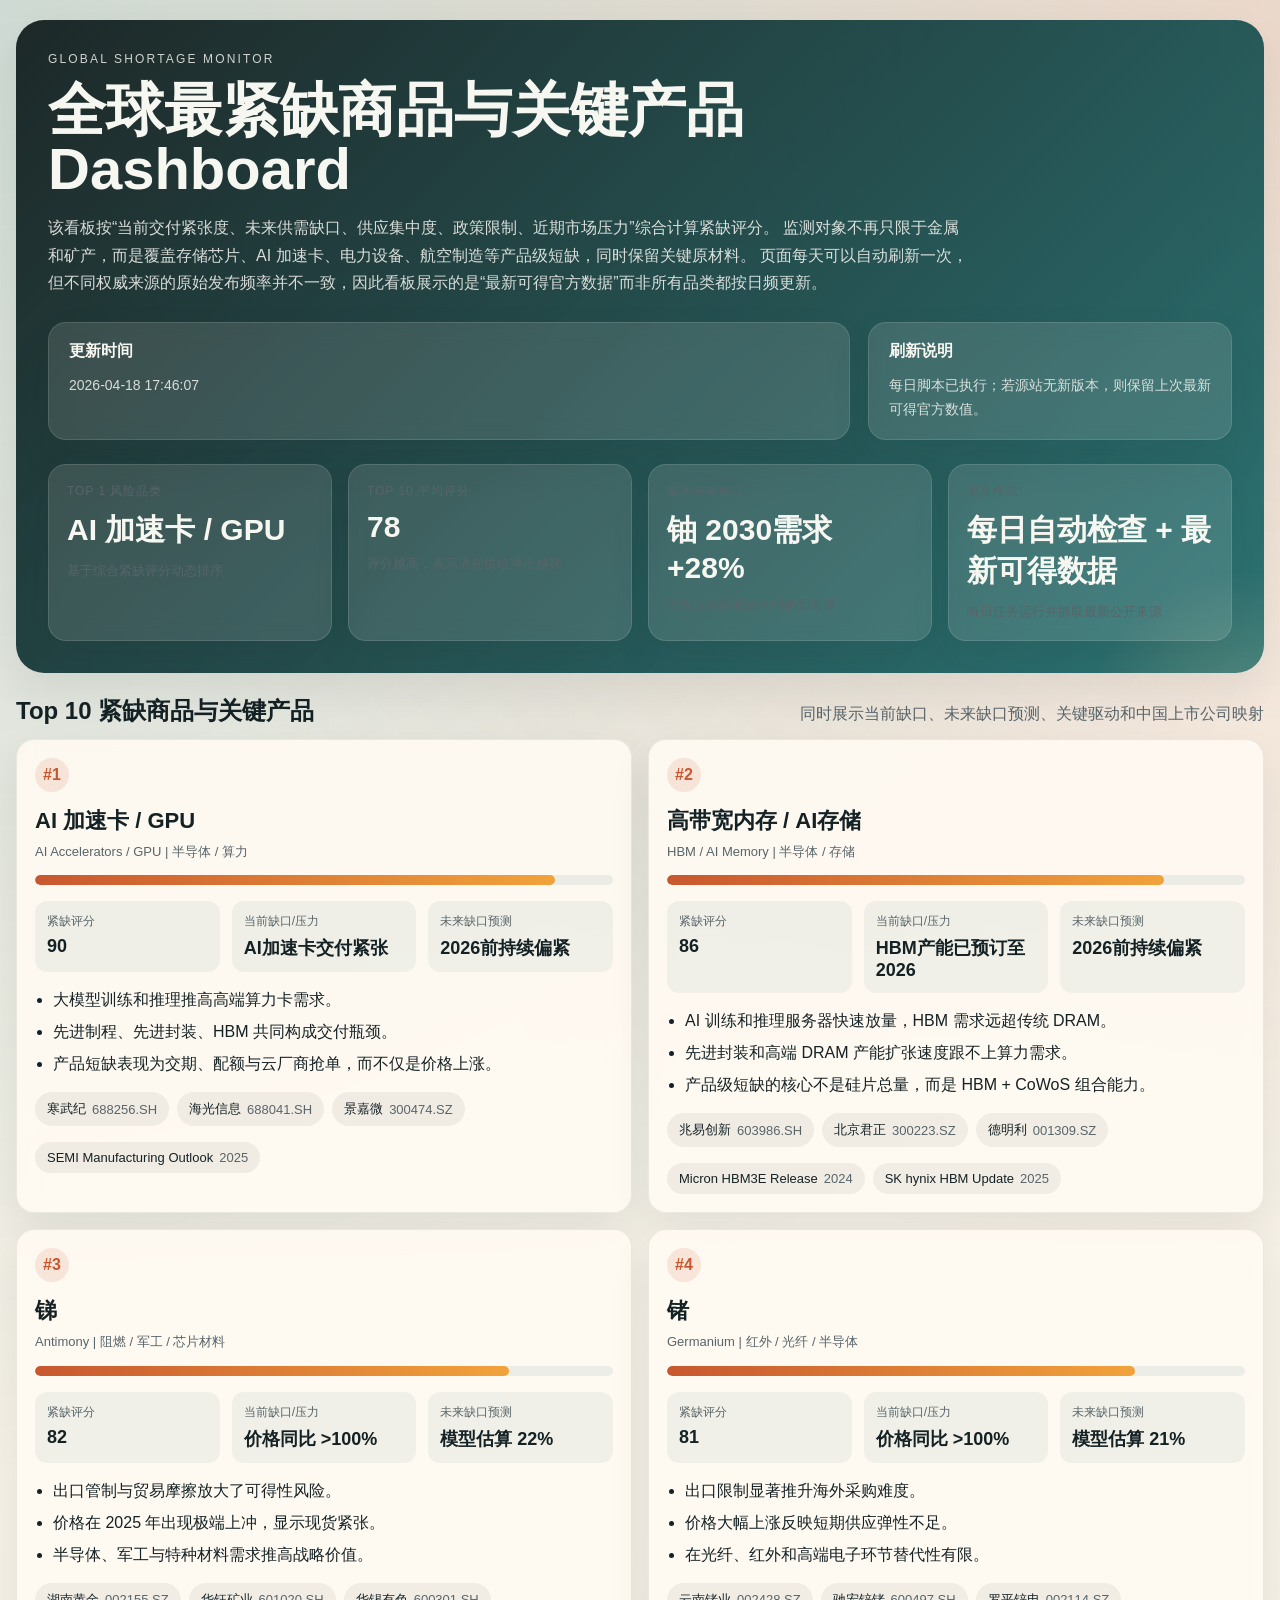
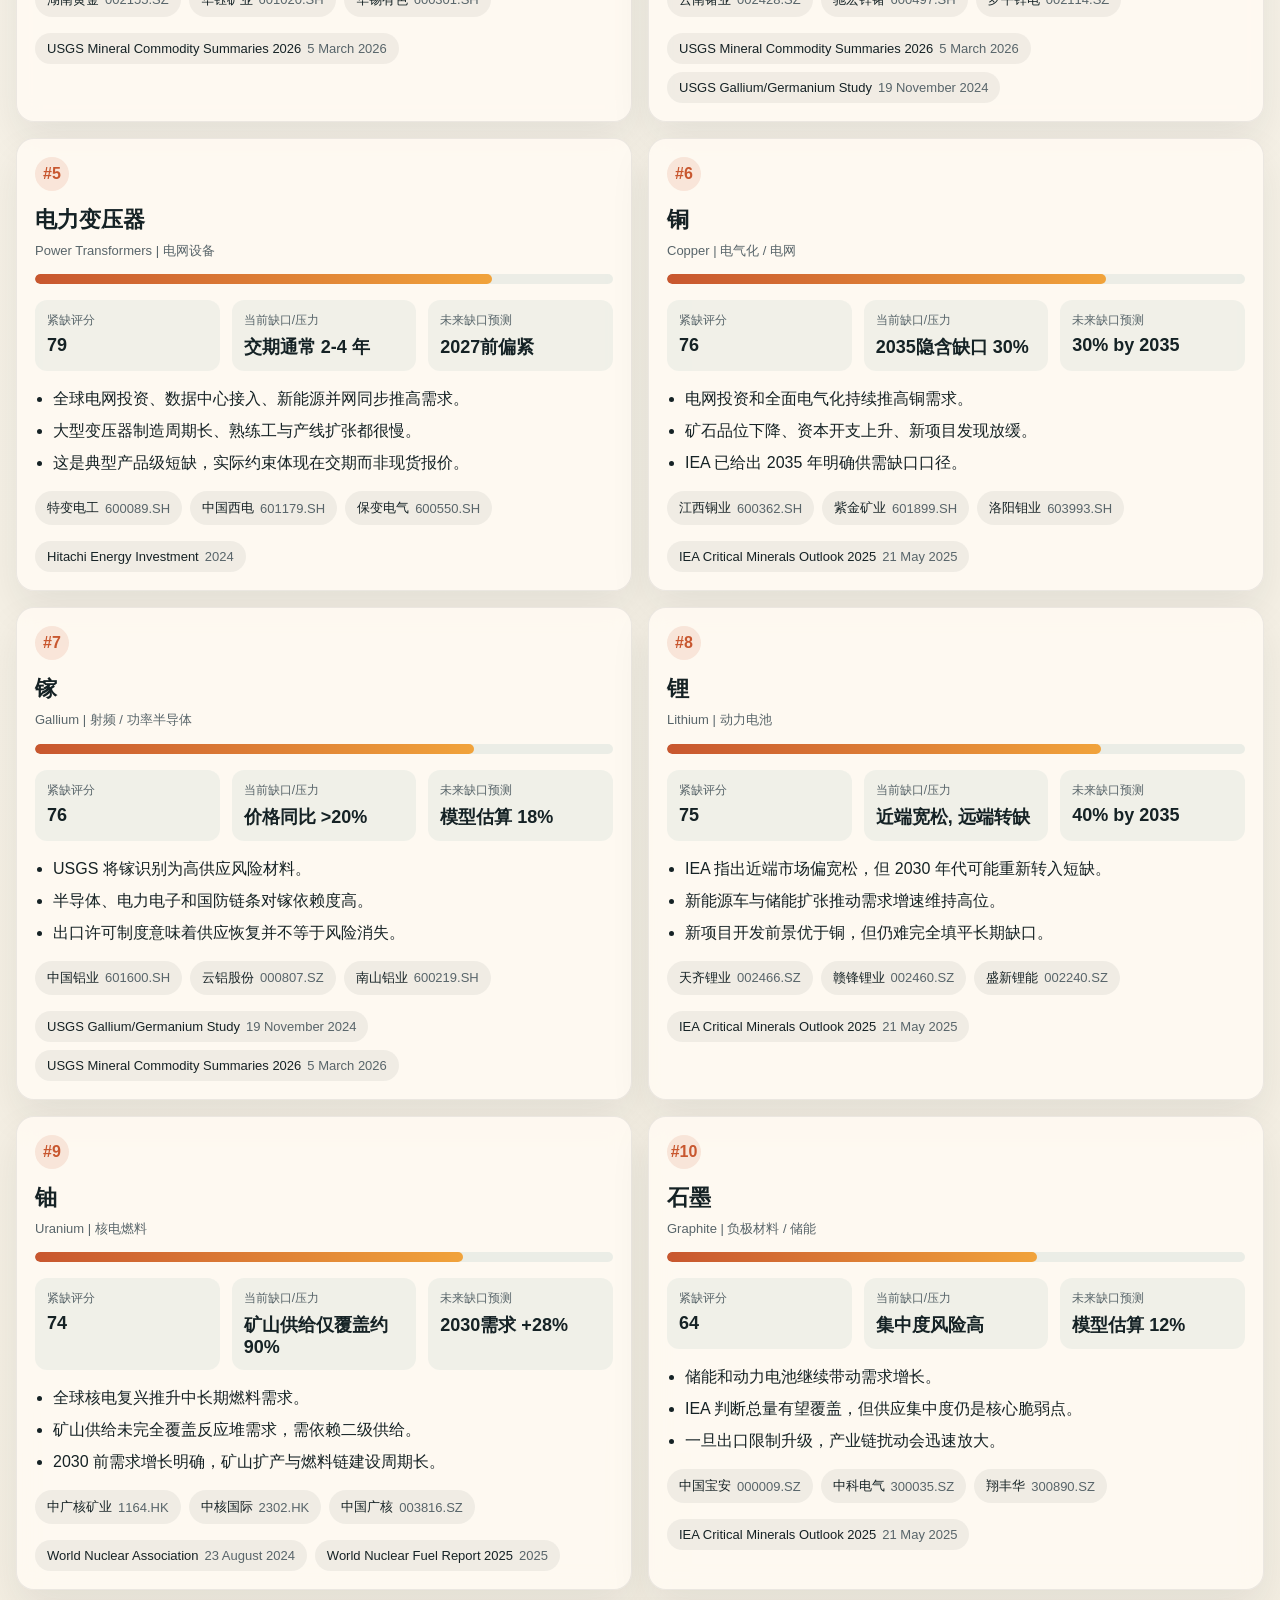
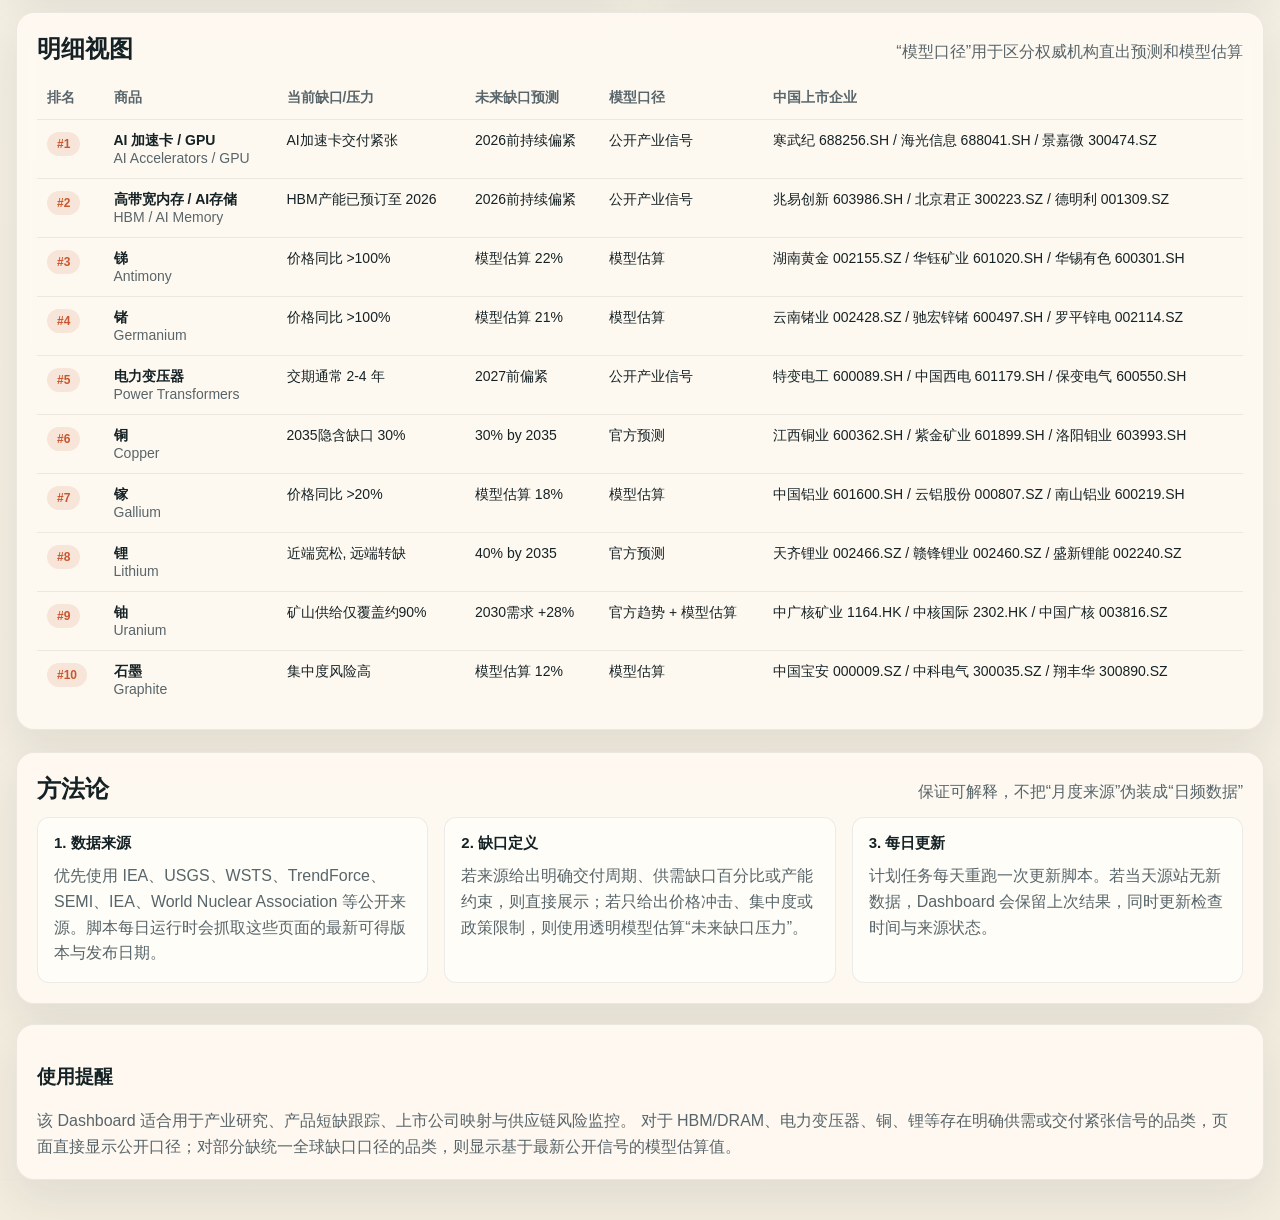
==== dashboard.html @ dd522598 "Add files via upload" ====
<!DOCTYPE html>
<html lang="zh-CN">
  <head>
    <meta charset="UTF-8">
    <meta name="viewport" content="width=device-width, initial-scale=1.0">
    <title>全球紧缺商品与关键产品 Dashboard</title>
    <link rel="stylesheet" href="assets/styles.css">
  </head>
  <body>
    <div class="shell">
      <section class="hero">
        <div class="eyebrow">Global Shortage Monitor</div>
        <h1>全球最紧缺商品与关键产品 Dashboard</h1>
        <p>
          该看板按“当前交付紧张度、未来供需缺口、供应集中度、政策限制、近期市场压力”综合计算紧缺评分。
          监测对象不再只限于金属和矿产，而是覆盖存储芯片、AI 加速卡、电力设备、航空制造等产品级短缺，同时保留关键原材料。
          页面每天可以自动刷新一次，但不同权威来源的原始发布频率并不一致，因此看板展示的是“最新可得官方数据”而非所有品类都按日频更新。
        </p>

        <div class="hero-grid">
          <div class="hero-panel">
            <h3>更新时间</h3>
            <p id="run-date">加载中...</p>
          </div>
          <div class="hero-panel">
            <h3>刷新说明</h3>
            <p id="source-note">加载中...</p>
          </div>
        </div>

        <div class="stats">
          <div class="stat hero-panel">
            <span class="label">Top 1 风险品类</span>
            <span class="value" id="top-risk">--</span>
            <span class="sub">基于综合紧缺评分动态排序</span>
          </div>
          <div class="stat hero-panel">
            <span class="label">Top 10 平均评分</span>
            <span class="value" id="avg-score">--</span>
            <span class="sub">评分越高，表示潜在供给冲击越强</span>
          </div>
          <div class="stat hero-panel">
            <span class="label">最大未来缺口</span>
            <span class="value" id="future-gap">--</span>
            <span class="sub">优先展示权威机构明确预测值</span>
          </div>
          <div class="stat hero-panel">
            <span class="label">更新模式</span>
            <span class="value" id="update-mode">--</span>
            <span class="sub">每日任务运行并抓取最新公开来源</span>
          </div>
        </div>
      </section>

      <section class="section">
        <div class="section-header">
          <h2>Top 10 紧缺商品与关键产品</h2>
          <p>同时展示当前缺口、未来缺口预测、关键驱动和中国上市公司映射</p>
        </div>
        <div id="ranking-grid" class="ranking-grid"></div>
      </section>

      <section class="section">
        <div class="table-card">
          <div class="section-header">
            <h2>明细视图</h2>
            <p>“模型口径”用于区分权威机构直出预测和模型估算</p>
          </div>
          <table>
            <thead>
              <tr>
                <th>排名</th>
                <th>商品</th>
                <th>当前缺口/压力</th>
                <th>未来缺口预测</th>
                <th>模型口径</th>
                <th>中国上市企业</th>
              </tr>
            </thead>
            <tbody id="detail-table-body"></tbody>
          </table>
        </div>
      </section>

      <section class="section">
        <div class="method-card">
          <div class="section-header">
            <h2>方法论</h2>
            <p>保证可解释，不把“月度来源”伪装成“日频数据”</p>
          </div>
          <div class="method-grid">
            <div class="method-block">
              <h4>1. 数据来源</h4>
              <p>优先使用 IEA、USGS、WSTS、TrendForce、SEMI、IEA、World Nuclear Association 等公开来源。脚本每日运行时会抓取这些页面的最新可得版本与发布日期。</p>
            </div>
            <div class="method-block">
              <h4>2. 缺口定义</h4>
              <p>若来源给出明确交付周期、供需缺口百分比或产能约束，则直接展示；若只给出价格冲击、集中度或政策限制，则使用透明模型估算“未来缺口压力”。</p>
            </div>
            <div class="method-block">
              <h4>3. 每日更新</h4>
              <p>计划任务每天重跑一次更新脚本。若当天源站无新数据，Dashboard 会保留上次结果，同时更新检查时间与来源状态。</p>
            </div>
          </div>
        </div>
      </section>

      <section class="footer-note">
        <h3>使用提醒</h3>
        <p>
          该 Dashboard 适合用于产业研究、产品短缺跟踪、上市公司映射与供应链风险监控。
          对于 HBM/DRAM、电力变压器、铜、锂等存在明确供需或交付紧张信号的品类，页面直接显示公开口径；对部分缺统一全球缺口口径的品类，则显示基于最新公开信号的模型估算值。
        </p>
      </section>
    </div>

    <script id="dashboard-data" type="application/json">{"meta": {"generated_at_local": "2026-04-18 17:46:07", "refresh_note": "每日脚本已执行；若源站无新版本，则保留上次最新可得官方数值。", "mode_label": "每日自动检查 + 最新可得数据"}, "summary": {"top_risk_name": "AI 加速卡 / GPU", "average_score": 78, "max_future_gap": "铀 2030需求 +28%"}, "items": [{"key": "gpu_ai", "name_cn": "AI 加速卡 / GPU", "name_en": "AI Accelerators / GPU", "category": "半导体 / 算力", "current_gap_display": "AI加速卡交付紧张", "future_gap_display": "2026前持续偏紧", "shortage_score": 90, "score_model": "公开产业信号", "key_drivers": ["大模型训练和推理推高高端算力卡需求。", "先进制程、先进封装、HBM 共同构成交付瓶颈。", "产品短缺表现为交期、配额与云厂商抢单，而不仅是价格上涨。"], "sources": [{"label": "SEMI Manufacturing Outlook", "url": "https://www.semi.org/en/news-media-press-releases/global-semiconductor-manufacturing-industry-sees-investment-growth", "date": "2025"}], "china_listed_companies": [{"name": "寒武纪", "ticker": "688256.SH"}, {"name": "海光信息", "ticker": "688041.SH"}, {"name": "景嘉微", "ticker": "300474.SZ"}]}, {"key": "memory_hbm", "name_cn": "高带宽内存 / AI存储", "name_en": "HBM / AI Memory", "category": "半导体 / 存储", "current_gap_display": "HBM产能已预订至 2026", "future_gap_display": "2026前持续偏紧", "shortage_score": 86, "score_model": "公开产业信号", "key_drivers": ["AI 训练和推理服务器快速放量，HBM 需求远超传统 DRAM。", "先进封装和高端 DRAM 产能扩张速度跟不上算力需求。", "产品级短缺的核心不是硅片总量，而是 HBM + CoWoS 组合能力。"], "sources": [{"label": "Micron HBM3E Release", "url": "https://investors.micron.com/news-releases/news-release-details/micron-begins-volume-production-industrys-first-hbm3e-memory", "date": "2024"}, {"label": "SK hynix HBM Update", "url": "https://news.skhynix.com/sk-hynix-begins-mass-production-of-worlds-first-hbm4-12-layer-samples/", "date": "2025"}], "china_listed_companies": [{"name": "兆易创新", "ticker": "603986.SH"}, {"name": "北京君正", "ticker": "300223.SZ"}, {"name": "德明利", "ticker": "001309.SZ"}]}, {"key": "antimony", "name_cn": "锑", "name_en": "Antimony", "category": "阻燃 / 军工 / 芯片材料", "current_gap_display": "价格同比 >100%", "future_gap_display": "模型估算 22%", "shortage_score": 82, "score_model": "模型估算", "key_drivers": ["出口管制与贸易摩擦放大了可得性风险。", "价格在 2025 年出现极端上冲，显示现货紧张。", "半导体、军工与特种材料需求推高战略价值。"], "sources": [{"label": "USGS Mineral Commodity Summaries 2026", "url": "https://pubs.usgs.gov/periodicals/mcs2026/mcs2026.pdf", "date": "5 March 2026"}], "china_listed_companies": [{"name": "湖南黄金", "ticker": "002155.SZ"}, {"name": "华钰矿业", "ticker": "601020.SH"}, {"name": "华锡有色", "ticker": "600301.SH"}]}, {"key": "germanium", "name_cn": "锗", "name_en": "Germanium", "category": "红外 / 光纤 / 半导体", "current_gap_display": "价格同比 >100%", "future_gap_display": "模型估算 21%", "shortage_score": 81, "score_model": "模型估算", "key_drivers": ["出口限制显著推升海外采购难度。", "价格大幅上涨反映短期供应弹性不足。", "在光纤、红外和高端电子环节替代性有限。"], "sources": [{"label": "USGS Mineral Commodity Summaries 2026", "url": "https://pubs.usgs.gov/periodicals/mcs2026/mcs2026.pdf", "date": "5 March 2026"}, {"label": "USGS Gallium/Germanium Study", "url": "https://www.usgs.gov/news/national-news-release/usgs-critical-minerals-study-bans-gallium-and-germanium-exports-could", "date": "19 November 2024"}], "china_listed_companies": [{"name": "云南锗业", "ticker": "002428.SZ"}, {"name": "驰宏锌锗", "ticker": "600497.SH"}, {"name": "罗平锌电", "ticker": "002114.SZ"}]}, {"key": "power_transformer", "name_cn": "电力变压器", "name_en": "Power Transformers", "category": "电网设备", "current_gap_display": "交期通常 2-4 年", "future_gap_display": "2027前偏紧", "shortage_score": 79, "score_model": "公开产业信号", "key_drivers": ["全球电网投资、数据中心接入、新能源并网同步推高需求。", "大型变压器制造周期长、熟练工与产线扩张都很慢。", "这是典型产品级短缺，实际约束体现在交期而非现货报价。"], "sources": [{"label": "Hitachi Energy Investment", "url": "https://www.hitachienergy.com/us/en/news-and-events/press-releases/2024/06/hitachi-energy-invests-additional-155-million-usd", "date": "2024"}], "china_listed_companies": [{"name": "特变电工", "ticker": "600089.SH"}, {"name": "中国西电", "ticker": "601179.SH"}, {"name": "保变电气", "ticker": "600550.SH"}]}, {"key": "copper", "name_cn": "铜", "name_en": "Copper", "category": "电气化 / 电网", "current_gap_display": "2035隐含缺口 30%", "future_gap_display": "30% by 2035", "shortage_score": 76, "score_model": "官方预测", "key_drivers": ["电网投资和全面电气化持续推高铜需求。", "矿石品位下降、资本开支上升、新项目发现放缓。", "IEA 已给出 2035 年明确供需缺口口径。"], "sources": [{"label": "IEA Critical Minerals Outlook 2025", "url": "https://www.iea.org/reports/global-critical-minerals-outlook-2025/overview-of-outlook-for-key-minerals", "date": "21 May 2025"}], "china_listed_companies": [{"name": "江西铜业", "ticker": "600362.SH"}, {"name": "紫金矿业", "ticker": "601899.SH"}, {"name": "洛阳钼业", "ticker": "603993.SH"}]}, {"key": "gallium", "name_cn": "镓", "name_en": "Gallium", "category": "射频 / 功率半导体", "current_gap_display": "价格同比 >20%", "future_gap_display": "模型估算 18%", "shortage_score": 76, "score_model": "模型估算", "key_drivers": ["USGS 将镓识别为高供应风险材料。", "半导体、电力电子和国防链条对镓依赖度高。", "出口许可制度意味着供应恢复并不等于风险消失。"], "sources": [{"label": "USGS Gallium/Germanium Study", "url": "https://www.usgs.gov/news/national-news-release/usgs-critical-minerals-study-bans-gallium-and-germanium-exports-could", "date": "19 November 2024"}, {"label": "USGS Mineral Commodity Summaries 2026", "url": "https://pubs.usgs.gov/periodicals/mcs2026/mcs2026.pdf", "date": "5 March 2026"}], "china_listed_companies": [{"name": "中国铝业", "ticker": "601600.SH"}, {"name": "云铝股份", "ticker": "000807.SZ"}, {"name": "南山铝业", "ticker": "600219.SH"}]}, {"key": "lithium", "name_cn": "锂", "name_en": "Lithium", "category": "动力电池", "current_gap_display": "近端宽松, 远端转缺", "future_gap_display": "40% by 2035", "shortage_score": 75, "score_model": "官方预测", "key_drivers": ["IEA 指出近端市场偏宽松，但 2030 年代可能重新转入短缺。", "新能源车与储能扩张推动需求增速维持高位。", "新项目开发前景优于铜，但仍难完全填平长期缺口。"], "sources": [{"label": "IEA Critical Minerals Outlook 2025", "url": "https://www.iea.org/reports/global-critical-minerals-outlook-2025/executive-summary", "date": "21 May 2025"}], "china_listed_companies": [{"name": "天齐锂业", "ticker": "002466.SZ"}, {"name": "赣锋锂业", "ticker": "002460.SZ"}, {"name": "盛新锂能", "ticker": "002240.SZ"}]}, {"key": "uranium", "name_cn": "铀", "name_en": "Uranium", "category": "核电燃料", "current_gap_display": "矿山供给仅覆盖约90%", "future_gap_display": "2030需求 +28%", "shortage_score": 74, "score_model": "官方趋势 + 模型估算", "key_drivers": ["全球核电复兴推升中长期燃料需求。", "矿山供给未完全覆盖反应堆需求，需依赖二级供给。", "2030 前需求增长明确，矿山扩产与燃料链建设周期长。"], "sources": [{"label": "World Nuclear Association", "url": "https://world-nuclear.org/information-library/Nuclear-Fuel-Cycle/Uranium-Resources/Uranium-Markets", "date": "23 August 2024"}, {"label": "World Nuclear Fuel Report 2025", "url": "https://world-nuclear.org/our-association/publications/global-trends-reports/world-nuclear-fuel-report-2025", "date": "2025"}], "china_listed_companies": [{"name": "中广核矿业", "ticker": "1164.HK"}, {"name": "中核国际", "ticker": "2302.HK"}, {"name": "中国广核", "ticker": "003816.SZ"}]}, {"key": "graphite", "name_cn": "石墨", "name_en": "Graphite", "category": "负极材料 / 储能", "current_gap_display": "集中度风险高", "future_gap_display": "模型估算 12%", "shortage_score": 64, "score_model": "模型估算", "key_drivers": ["储能和动力电池继续带动需求增长。", "IEA 判断总量有望覆盖，但供应集中度仍是核心脆弱点。", "一旦出口限制升级，产业链扰动会迅速放大。"], "sources": [{"label": "IEA Critical Minerals Outlook 2025", "url": "https://www.iea.org/reports/global-critical-minerals-outlook-2025/executive-summary", "date": "21 May 2025"}], "china_listed_companies": [{"name": "中国宝安", "ticker": "000009.SZ"}, {"name": "中科电气", "ticker": "300035.SZ"}, {"name": "翔丰华", "ticker": "300890.SZ"}]}]}</script>
    <script src="assets/app.js"></script>
  </body>
</html>
---- assets/styles.css ----
:root {
  --bg: #f5efe3;
  --surface: rgba(255, 250, 242, 0.9);
  --surface-strong: #fffdf7;
  --surface-dark: #162020;
  --text: #152225;
  --muted: #58656a;
  --accent: #c8572f;
  --accent-soft: rgba(200, 87, 47, 0.12);
  --accent-alt: #116466;
  --border: rgba(21, 34, 37, 0.08);
  --shadow: 0 18px 40px rgba(21, 34, 37, 0.08);
  --radius-lg: 28px;
  --radius-md: 18px;
  --radius-sm: 12px;
}

* {
  box-sizing: border-box;
}

html,
body {
  margin: 0;
  padding: 0;
  font-family: "Segoe UI", "PingFang SC", "Noto Sans SC", sans-serif;
  color: var(--text);
  background:
    radial-gradient(circle at top left, rgba(17, 100, 102, 0.18), transparent 32%),
    radial-gradient(circle at top right, rgba(200, 87, 47, 0.16), transparent 28%),
    linear-gradient(180deg, #f8f4eb 0%, #f2ecdf 100%);
}

body {
  min-height: 100vh;
}

.shell {
  width: min(1440px, calc(100vw - 32px));
  margin: 20px auto 40px;
}

.hero {
  padding: 32px;
  border-radius: var(--radius-lg);
  background:
    linear-gradient(135deg, rgba(22, 32, 32, 0.96), rgba(17, 100, 102, 0.88)),
    linear-gradient(135deg, rgba(255, 255, 255, 0.08), rgba(255, 255, 255, 0));
  color: #f7f7f2;
  box-shadow: var(--shadow);
  position: relative;
  overflow: hidden;
}

.hero::after {
  content: "";
  position: absolute;
  inset: auto -12% -35% auto;
  width: 340px;
  height: 340px;
  background: radial-gradient(circle, rgba(255, 222, 164, 0.22), transparent 68%);
  pointer-events: none;
}

.eyebrow {
  letter-spacing: 0.18em;
  text-transform: uppercase;
  font-size: 12px;
  opacity: 0.82;
  margin-bottom: 14px;
}

.hero h1 {
  margin: 0;
  font-size: clamp(34px, 5vw, 58px);
  line-height: 1.02;
  max-width: 920px;
}

.hero p {
  max-width: 920px;
  margin: 16px 0 0;
  color: rgba(247, 247, 242, 0.86);
  line-height: 1.7;
}

.hero-grid {
  display: grid;
  grid-template-columns: 2.2fr 1fr;
  gap: 18px;
  margin-top: 26px;
}

.hero-panel,
.card,
.table-card,
.method-card,
.footer-note {
  background: var(--surface);
  border: 1px solid var(--border);
  border-radius: var(--radius-md);
  box-shadow: var(--shadow);
  backdrop-filter: blur(10px);
}

.hero-panel {
  padding: 18px 20px;
  background: rgba(255, 250, 242, 0.12);
  border-color: rgba(255, 255, 255, 0.12);
}

.hero-panel h3,
.card h3,
.table-card h3,
.method-card h3 {
  margin: 0 0 12px;
  font-size: 16px;
}

.hero-panel p {
  margin: 0;
  font-size: 14px;
  color: rgba(247, 247, 242, 0.84);
}

.stats {
  display: grid;
  grid-template-columns: repeat(4, minmax(0, 1fr));
  gap: 16px;
  margin-top: 24px;
}

.stat {
  padding: 18px;
}

.stat .label {
  display: block;
  font-size: 12px;
  letter-spacing: 0.08em;
  text-transform: uppercase;
  color: var(--muted);
}

.stat .value {
  display: block;
  font-size: 30px;
  font-weight: 700;
  margin-top: 10px;
}

.stat .sub {
  display: block;
  margin-top: 10px;
  color: var(--muted);
  line-height: 1.5;
  font-size: 13px;
}

.section {
  margin-top: 22px;
}

.section-header {
  display: flex;
  align-items: baseline;
  justify-content: space-between;
  gap: 20px;
  margin-bottom: 12px;
}

.section-header h2 {
  margin: 0;
  font-size: 24px;
}

.section-header p {
  margin: 0;
  color: var(--muted);
}

.ranking-grid {
  display: grid;
  grid-template-columns: repeat(2, minmax(0, 1fr));
  gap: 16px;
}

.card {
  padding: 18px;
}

.rank {
  display: inline-flex;
  align-items: center;
  justify-content: center;
  width: 34px;
  height: 34px;
  border-radius: 999px;
  background: var(--accent-soft);
  color: var(--accent);
  font-weight: 700;
}

.commodity-name {
  font-size: 22px;
  font-weight: 700;
  margin: 14px 0 6px;
}

.commodity-meta {
  color: var(--muted);
  font-size: 13px;
  line-height: 1.5;
}

.score-bar {
  margin-top: 14px;
  border-radius: 999px;
  background: rgba(17, 100, 102, 0.08);
  overflow: hidden;
  height: 10px;
}

.score-fill {
  height: 100%;
  border-radius: 999px;
  background: linear-gradient(90deg, var(--accent) 0%, #f1a33b 100%);
}

.metrics {
  display: grid;
  grid-template-columns: repeat(3, minmax(0, 1fr));
  gap: 12px;
  margin-top: 16px;
}

.metric {
  padding: 12px;
  border-radius: var(--radius-sm);
  background: rgba(17, 100, 102, 0.06);
}

.metric .key {
  display: block;
  font-size: 12px;
  color: var(--muted);
}

.metric .val {
  display: block;
  margin-top: 6px;
  font-size: 18px;
  font-weight: 700;
}

.bullets {
  margin: 16px 0 0;
  padding-left: 18px;
  color: var(--text);
}

.bullets li {
  margin: 8px 0;
  line-height: 1.5;
}

.company-list,
.source-list {
  display: flex;
  flex-wrap: wrap;
  gap: 8px;
  margin-top: 16px;
}

.pill {
  display: inline-flex;
  gap: 6px;
  align-items: center;
  padding: 8px 12px;
  border-radius: 999px;
  background: rgba(21, 34, 37, 0.06);
  color: var(--text);
  text-decoration: none;
  font-size: 13px;
}

.pill span {
  color: var(--muted);
}

.table-card,
.method-card,
.footer-note {
  padding: 20px;
}

table {
  width: 100%;
  border-collapse: collapse;
}

th,
td {
  text-align: left;
  padding: 12px 10px;
  border-bottom: 1px solid rgba(21, 34, 37, 0.08);
  vertical-align: top;
  font-size: 14px;
}

th {
  color: var(--muted);
  font-weight: 600;
}

tbody tr:last-child td {
  border-bottom: none;
}

.chip {
  display: inline-flex;
  align-items: center;
  padding: 5px 10px;
  border-radius: 999px;
  background: rgba(200, 87, 47, 0.12);
  color: var(--accent);
  font-size: 12px;
  font-weight: 600;
}

.muted {
  color: var(--muted);
}

.method-grid {
  display: grid;
  grid-template-columns: repeat(3, minmax(0, 1fr));
  gap: 16px;
}

.method-block {
  padding: 16px;
  background: var(--surface-strong);
  border-radius: var(--radius-sm);
  border: 1px solid var(--border);
}

.method-block h4 {
  margin: 0 0 10px;
  font-size: 15px;
}

.method-block p,
.footer-note p {
  margin: 0;
  color: var(--muted);
  line-height: 1.6;
}

.footer-note {
  margin-top: 20px;
}

@media (max-width: 1100px) {
  .hero-grid,
  .ranking-grid,
  .method-grid {
    grid-template-columns: 1fr;
  }

  .stats,
  .metrics {
    grid-template-columns: repeat(2, minmax(0, 1fr));
  }
}

@media (max-width: 720px) {
  .shell {
    width: min(100vw - 20px, 100%);
    margin: 10px auto 24px;
  }

  .hero,
  .card,
  .table-card,
  .method-card,
  .footer-note {
    padding: 16px;
  }

  .hero h1 {
    font-size: 34px;
  }

  .stats,
  .metrics {
    grid-template-columns: 1fr;
  }

  .section-header {
    flex-direction: column;
    align-items: flex-start;
  }

  th,
  td {
    padding: 10px 8px;
    font-size: 13px;
  }
}
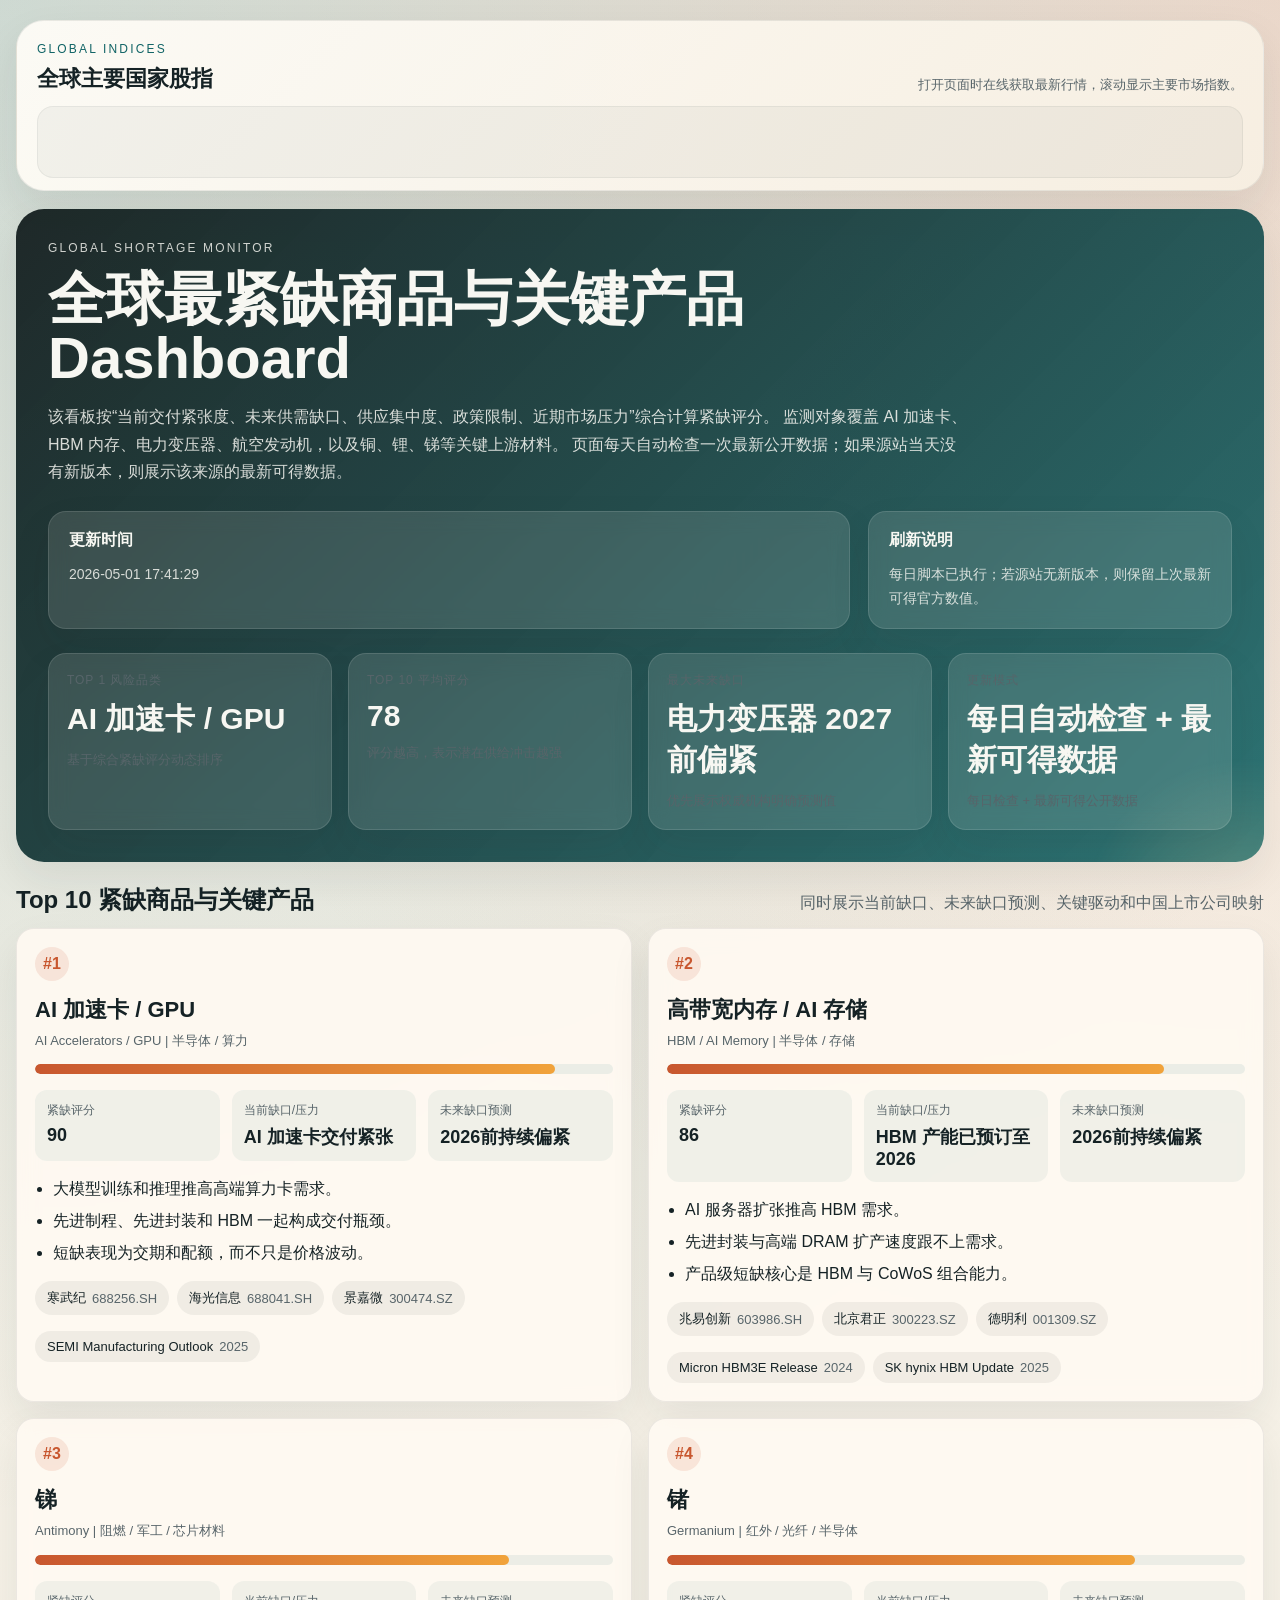
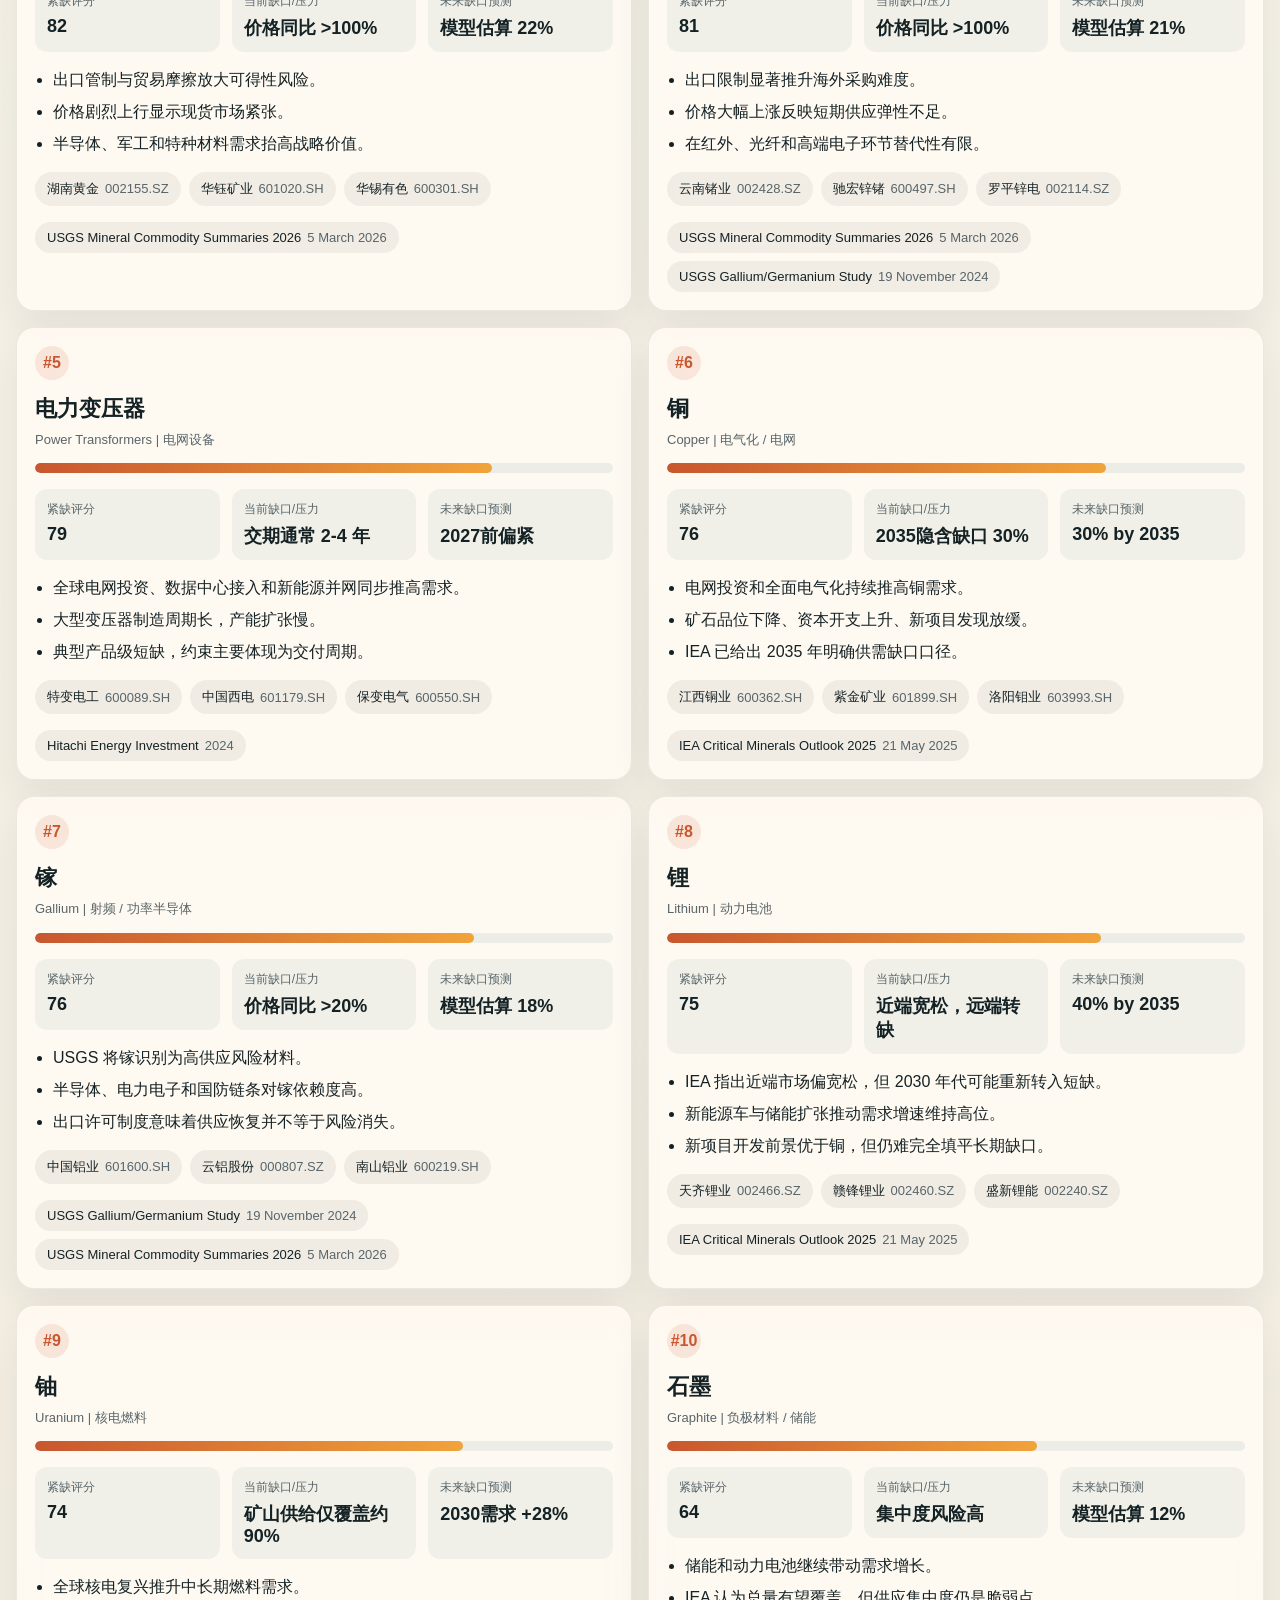
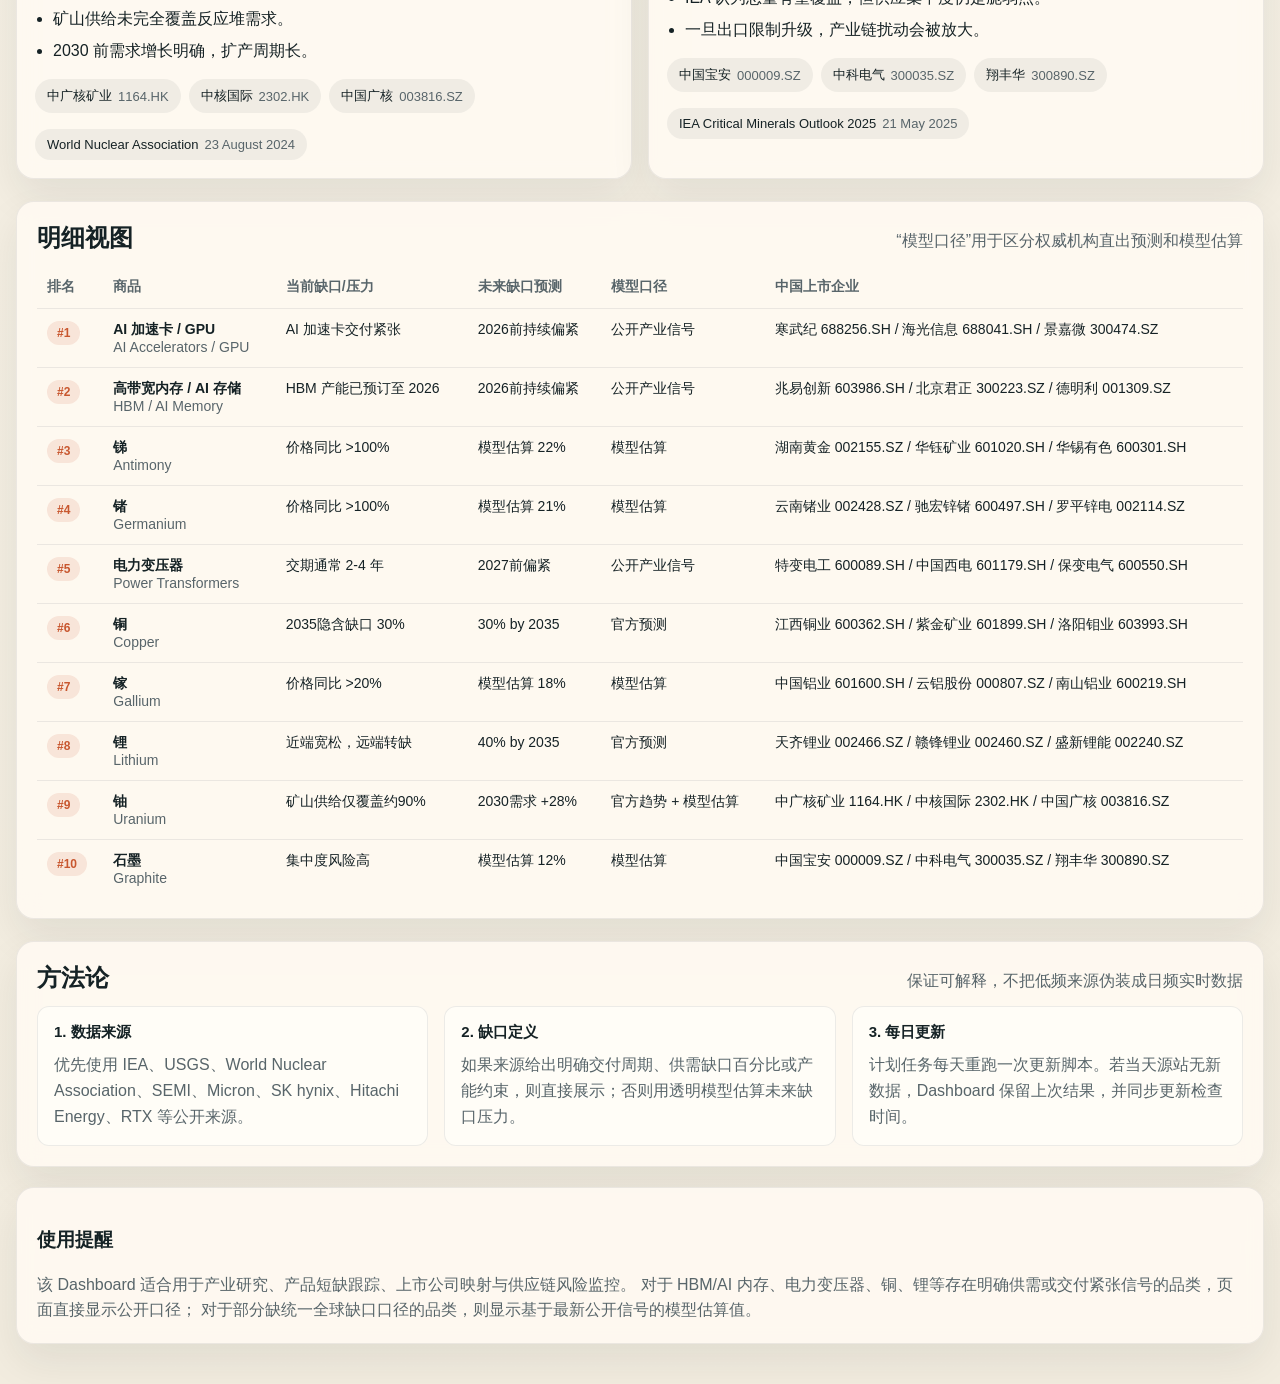
==== commit 9aeb5c74: "Add files via upload" ====
--- a/dashboard.html
+++ b/dashboard.html
@@ -8,13 +8,53 @@
   </head>
   <body>
     <div class="shell">
+      <section class="ticker-strip">
+        <div class="ticker-header">
+          <div>
+            <span class="ticker-label">Global Indices</span>
+            <h2>全球主要国家股指</h2>
+          </div>
+          <p>打开页面时在线获取最新行情，滚动显示主要市场指数。</p>
+        </div>
+        <div class="ticker-widget-shell">
+          <div class="tradingview-widget-container">
+            <div class="tradingview-widget-container__widget"></div>
+            <script type="text/javascript" src="https://s3.tradingview.com/external-embedding/embed-widget-ticker-tape.js" async>
+              {
+                "symbols": [
+                  { "proName": "SP:SPX", "title": "美国 S&P 500" },
+                  { "proName": "DJ:DJI", "title": "美国 Dow Jones" },
+                  { "proName": "NASDAQ:IXIC", "title": "美国 Nasdaq" },
+                  { "proName": "TSX:TSX", "title": "加拿大 TSX" },
+                  { "proName": "TVC:UKX", "title": "英国 FTSE 100" },
+                  { "proName": "XETR:DAX", "title": "德国 DAX" },
+                  { "proName": "TVC:CAC40", "title": "法国 CAC 40" },
+                  { "proName": "OSE:NK2251!", "title": "日本 Nikkei 225" },
+                  { "proName": "TVC:HSI", "title": "中国香港恒生" },
+                  { "proName": "SSE:000001", "title": "中国上证综指" },
+                  { "proName": "SZSE:399001", "title": "中国深证成指" },
+                  { "proName": "INDEX:KSI", "title": "韩国 KOSPI" },
+                  { "proName": "BSE:SENSEX", "title": "印度 Sensex" },
+                  { "proName": "ASX:XJO", "title": "澳大利亚 ASX 200" }
+                ],
+                "showSymbolLogo": false,
+                "isTransparent": true,
+                "displayMode": "adaptive",
+                "colorTheme": "light",
+                "locale": "zh_CN"
+              }
+            </script>
+          </div>
+        </div>
+      </section>
+
       <section class="hero">
         <div class="eyebrow">Global Shortage Monitor</div>
         <h1>全球最紧缺商品与关键产品 Dashboard</h1>
         <p>
           该看板按“当前交付紧张度、未来供需缺口、供应集中度、政策限制、近期市场压力”综合计算紧缺评分。
-          监测对象不再只限于金属和矿产，而是覆盖存储芯片、AI 加速卡、电力设备、航空制造等产品级短缺，同时保留关键原材料。
-          页面每天可以自动刷新一次，但不同权威来源的原始发布频率并不一致，因此看板展示的是“最新可得官方数据”而非所有品类都按日频更新。
+          监测对象覆盖 AI 加速卡、HBM 内存、电力变压器、航空发动机，以及铜、锂、锑等关键上游材料。
+          页面每天自动检查一次最新公开数据；如果源站当天没有新版本，则展示该来源的最新可得数据。
         </p>
 
         <div class="hero-grid">
@@ -47,7 +87,7 @@
           <div class="stat hero-panel">
             <span class="label">更新模式</span>
             <span class="value" id="update-mode">--</span>
-            <span class="sub">每日任务运行并抓取最新公开来源</span>
+            <span class="sub">每日检查 + 最新可得公开数据</span>
           </div>
         </div>
       </section>
@@ -86,20 +126,20 @@
         <div class="method-card">
           <div class="section-header">
             <h2>方法论</h2>
-            <p>保证可解释，不把“月度来源”伪装成“日频数据”</p>
+            <p>保证可解释，不把低频来源伪装成日频实时数据</p>
           </div>
           <div class="method-grid">
             <div class="method-block">
               <h4>1. 数据来源</h4>
-              <p>优先使用 IEA、USGS、WSTS、TrendForce、SEMI、IEA、World Nuclear Association 等公开来源。脚本每日运行时会抓取这些页面的最新可得版本与发布日期。</p>
+              <p>优先使用 IEA、USGS、World Nuclear Association、SEMI、Micron、SK hynix、Hitachi Energy、RTX 等公开来源。</p>
             </div>
             <div class="method-block">
               <h4>2. 缺口定义</h4>
-              <p>若来源给出明确交付周期、供需缺口百分比或产能约束，则直接展示；若只给出价格冲击、集中度或政策限制，则使用透明模型估算“未来缺口压力”。</p>
+              <p>如果来源给出明确交付周期、供需缺口百分比或产能约束，则直接展示；否则用透明模型估算未来缺口压力。</p>
             </div>
             <div class="method-block">
               <h4>3. 每日更新</h4>
-              <p>计划任务每天重跑一次更新脚本。若当天源站无新数据，Dashboard 会保留上次结果，同时更新检查时间与来源状态。</p>
+              <p>计划任务每天重跑一次更新脚本。若当天源站无新数据，Dashboard 保留上次结果，并同步更新检查时间。</p>
             </div>
           </div>
         </div>
@@ -109,12 +149,13 @@
         <h3>使用提醒</h3>
         <p>
           该 Dashboard 适合用于产业研究、产品短缺跟踪、上市公司映射与供应链风险监控。
-          对于 HBM/DRAM、电力变压器、铜、锂等存在明确供需或交付紧张信号的品类，页面直接显示公开口径；对部分缺统一全球缺口口径的品类，则显示基于最新公开信号的模型估算值。
+          对于 HBM/AI 内存、电力变压器、铜、锂等存在明确供需或交付紧张信号的品类，页面直接显示公开口径；
+          对于部分缺统一全球缺口口径的品类，则显示基于最新公开信号的模型估算值。
         </p>
       </section>
     </div>
 
-    <script id="dashboard-data" type="application/json">{"meta": {"generated_at_local": "2026-04-18 17:46:07", "refresh_note": "每日脚本已执行；若源站无新版本，则保留上次最新可得官方数值。", "mode_label": "每日自动检查 + 最新可得数据"}, "summary": {"top_risk_name": "AI 加速卡 / GPU", "average_score": 78, "max_future_gap": "铀 2030需求 +28%"}, "items": [{"key": "gpu_ai", "name_cn": "AI 加速卡 / GPU", "name_en": "AI Accelerators / GPU", "category": "半导体 / 算力", "current_gap_display": "AI加速卡交付紧张", "future_gap_display": "2026前持续偏紧", "shortage_score": 90, "score_model": "公开产业信号", "key_drivers": ["大模型训练和推理推高高端算力卡需求。", "先进制程、先进封装、HBM 共同构成交付瓶颈。", "产品短缺表现为交期、配额与云厂商抢单，而不仅是价格上涨。"], "sources": [{"label": "SEMI Manufacturing Outlook", "url": "https://www.semi.org/en/news-media-press-releases/global-semiconductor-manufacturing-industry-sees-investment-growth", "date": "2025"}], "china_listed_companies": [{"name": "寒武纪", "ticker": "688256.SH"}, {"name": "海光信息", "ticker": "688041.SH"}, {"name": "景嘉微", "ticker": "300474.SZ"}]}, {"key": "memory_hbm", "name_cn": "高带宽内存 / AI存储", "name_en": "HBM / AI Memory", "category": "半导体 / 存储", "current_gap_display": "HBM产能已预订至 2026", "future_gap_display": "2026前持续偏紧", "shortage_score": 86, "score_model": "公开产业信号", "key_drivers": ["AI 训练和推理服务器快速放量，HBM 需求远超传统 DRAM。", "先进封装和高端 DRAM 产能扩张速度跟不上算力需求。", "产品级短缺的核心不是硅片总量，而是 HBM + CoWoS 组合能力。"], "sources": [{"label": "Micron HBM3E Release", "url": "https://investors.micron.com/news-releases/news-release-details/micron-begins-volume-production-industrys-first-hbm3e-memory", "date": "2024"}, {"label": "SK hynix HBM Update", "url": "https://news.skhynix.com/sk-hynix-begins-mass-production-of-worlds-first-hbm4-12-layer-samples/", "date": "2025"}], "china_listed_companies": [{"name": "兆易创新", "ticker": "603986.SH"}, {"name": "北京君正", "ticker": "300223.SZ"}, {"name": "德明利", "ticker": "001309.SZ"}]}, {"key": "antimony", "name_cn": "锑", "name_en": "Antimony", "category": "阻燃 / 军工 / 芯片材料", "current_gap_display": "价格同比 >100%", "future_gap_display": "模型估算 22%", "shortage_score": 82, "score_model": "模型估算", "key_drivers": ["出口管制与贸易摩擦放大了可得性风险。", "价格在 2025 年出现极端上冲，显示现货紧张。", "半导体、军工与特种材料需求推高战略价值。"], "sources": [{"label": "USGS Mineral Commodity Summaries 2026", "url": "https://pubs.usgs.gov/periodicals/mcs2026/mcs2026.pdf", "date": "5 March 2026"}], "china_listed_companies": [{"name": "湖南黄金", "ticker": "002155.SZ"}, {"name": "华钰矿业", "ticker": "601020.SH"}, {"name": "华锡有色", "ticker": "600301.SH"}]}, {"key": "germanium", "name_cn": "锗", "name_en": "Germanium", "category": "红外 / 光纤 / 半导体", "current_gap_display": "价格同比 >100%", "future_gap_display": "模型估算 21%", "shortage_score": 81, "score_model": "模型估算", "key_drivers": ["出口限制显著推升海外采购难度。", "价格大幅上涨反映短期供应弹性不足。", "在光纤、红外和高端电子环节替代性有限。"], "sources": [{"label": "USGS Mineral Commodity Summaries 2026", "url": "https://pubs.usgs.gov/periodicals/mcs2026/mcs2026.pdf", "date": "5 March 2026"}, {"label": "USGS Gallium/Germanium Study", "url": "https://www.usgs.gov/news/national-news-release/usgs-critical-minerals-study-bans-gallium-and-germanium-exports-could", "date": "19 November 2024"}], "china_listed_companies": [{"name": "云南锗业", "ticker": "002428.SZ"}, {"name": "驰宏锌锗", "ticker": "600497.SH"}, {"name": "罗平锌电", "ticker": "002114.SZ"}]}, {"key": "power_transformer", "name_cn": "电力变压器", "name_en": "Power Transformers", "category": "电网设备", "current_gap_display": "交期通常 2-4 年", "future_gap_display": "2027前偏紧", "shortage_score": 79, "score_model": "公开产业信号", "key_drivers": ["全球电网投资、数据中心接入、新能源并网同步推高需求。", "大型变压器制造周期长、熟练工与产线扩张都很慢。", "这是典型产品级短缺，实际约束体现在交期而非现货报价。"], "sources": [{"label": "Hitachi Energy Investment", "url": "https://www.hitachienergy.com/us/en/news-and-events/press-releases/2024/06/hitachi-energy-invests-additional-155-million-usd", "date": "2024"}], "china_listed_companies": [{"name": "特变电工", "ticker": "600089.SH"}, {"name": "中国西电", "ticker": "601179.SH"}, {"name": "保变电气", "ticker": "600550.SH"}]}, {"key": "copper", "name_cn": "铜", "name_en": "Copper", "category": "电气化 / 电网", "current_gap_display": "2035隐含缺口 30%", "future_gap_display": "30% by 2035", "shortage_score": 76, "score_model": "官方预测", "key_drivers": ["电网投资和全面电气化持续推高铜需求。", "矿石品位下降、资本开支上升、新项目发现放缓。", "IEA 已给出 2035 年明确供需缺口口径。"], "sources": [{"label": "IEA Critical Minerals Outlook 2025", "url": "https://www.iea.org/reports/global-critical-minerals-outlook-2025/overview-of-outlook-for-key-minerals", "date": "21 May 2025"}], "china_listed_companies": [{"name": "江西铜业", "ticker": "600362.SH"}, {"name": "紫金矿业", "ticker": "601899.SH"}, {"name": "洛阳钼业", "ticker": "603993.SH"}]}, {"key": "gallium", "name_cn": "镓", "name_en": "Gallium", "category": "射频 / 功率半导体", "current_gap_display": "价格同比 >20%", "future_gap_display": "模型估算 18%", "shortage_score": 76, "score_model": "模型估算", "key_drivers": ["USGS 将镓识别为高供应风险材料。", "半导体、电力电子和国防链条对镓依赖度高。", "出口许可制度意味着供应恢复并不等于风险消失。"], "sources": [{"label": "USGS Gallium/Germanium Study", "url": "https://www.usgs.gov/news/national-news-release/usgs-critical-minerals-study-bans-gallium-and-germanium-exports-could", "date": "19 November 2024"}, {"label": "USGS Mineral Commodity Summaries 2026", "url": "https://pubs.usgs.gov/periodicals/mcs2026/mcs2026.pdf", "date": "5 March 2026"}], "china_listed_companies": [{"name": "中国铝业", "ticker": "601600.SH"}, {"name": "云铝股份", "ticker": "000807.SZ"}, {"name": "南山铝业", "ticker": "600219.SH"}]}, {"key": "lithium", "name_cn": "锂", "name_en": "Lithium", "category": "动力电池", "current_gap_display": "近端宽松, 远端转缺", "future_gap_display": "40% by 2035", "shortage_score": 75, "score_model": "官方预测", "key_drivers": ["IEA 指出近端市场偏宽松，但 2030 年代可能重新转入短缺。", "新能源车与储能扩张推动需求增速维持高位。", "新项目开发前景优于铜，但仍难完全填平长期缺口。"], "sources": [{"label": "IEA Critical Minerals Outlook 2025", "url": "https://www.iea.org/reports/global-critical-minerals-outlook-2025/executive-summary", "date": "21 May 2025"}], "china_listed_companies": [{"name": "天齐锂业", "ticker": "002466.SZ"}, {"name": "赣锋锂业", "ticker": "002460.SZ"}, {"name": "盛新锂能", "ticker": "002240.SZ"}]}, {"key": "uranium", "name_cn": "铀", "name_en": "Uranium", "category": "核电燃料", "current_gap_display": "矿山供给仅覆盖约90%", "future_gap_display": "2030需求 +28%", "shortage_score": 74, "score_model": "官方趋势 + 模型估算", "key_drivers": ["全球核电复兴推升中长期燃料需求。", "矿山供给未完全覆盖反应堆需求，需依赖二级供给。", "2030 前需求增长明确，矿山扩产与燃料链建设周期长。"], "sources": [{"label": "World Nuclear Association", "url": "https://world-nuclear.org/information-library/Nuclear-Fuel-Cycle/Uranium-Resources/Uranium-Markets", "date": "23 August 2024"}, {"label": "World Nuclear Fuel Report 2025", "url": "https://world-nuclear.org/our-association/publications/global-trends-reports/world-nuclear-fuel-report-2025", "date": "2025"}], "china_listed_companies": [{"name": "中广核矿业", "ticker": "1164.HK"}, {"name": "中核国际", "ticker": "2302.HK"}, {"name": "中国广核", "ticker": "003816.SZ"}]}, {"key": "graphite", "name_cn": "石墨", "name_en": "Graphite", "category": "负极材料 / 储能", "current_gap_display": "集中度风险高", "future_gap_display": "模型估算 12%", "shortage_score": 64, "score_model": "模型估算", "key_drivers": ["储能和动力电池继续带动需求增长。", "IEA 判断总量有望覆盖，但供应集中度仍是核心脆弱点。", "一旦出口限制升级，产业链扰动会迅速放大。"], "sources": [{"label": "IEA Critical Minerals Outlook 2025", "url": "https://www.iea.org/reports/global-critical-minerals-outlook-2025/executive-summary", "date": "21 May 2025"}], "china_listed_companies": [{"name": "中国宝安", "ticker": "000009.SZ"}, {"name": "中科电气", "ticker": "300035.SZ"}, {"name": "翔丰华", "ticker": "300890.SZ"}]}]}</script>
+    <script id="dashboard-data" type="application/json">{"meta": {"generated_at_local": "2026-05-01 17:41:29", "refresh_note": "每日脚本已执行；若源站无新版本，则保留上次最新可得官方数值。", "mode_label": "每日自动检查 + 最新可得数据"}, "summary": {"top_risk_name": "AI 加速卡 / GPU", "average_score": 78, "max_future_gap": "电力变压器 2027前偏紧"}, "items": [{"key": "gpu_ai", "name_cn": "AI 加速卡 / GPU", "name_en": "AI Accelerators / GPU", "category": "半导体 / 算力", "current_gap_display": "AI 加速卡交付紧张", "future_gap_display": "2026前持续偏紧", "shortage_score": 90, "score_model": "公开产业信号", "key_drivers": ["大模型训练和推理推高高端算力卡需求。", "先进制程、先进封装和 HBM 一起构成交付瓶颈。", "短缺表现为交期和配额，而不只是价格波动。"], "sources": [{"label": "SEMI Manufacturing Outlook", "url": "https://www.semi.org/en/news-media-press-releases/global-semiconductor-manufacturing-industry-sees-investment-growth", "date": "2025"}], "china_listed_companies": [{"name": "寒武纪", "ticker": "688256.SH"}, {"name": "海光信息", "ticker": "688041.SH"}, {"name": "景嘉微", "ticker": "300474.SZ"}]}, {"key": "memory_hbm", "name_cn": "高带宽内存 / AI 存储", "name_en": "HBM / AI Memory", "category": "半导体 / 存储", "current_gap_display": "HBM 产能已预订至 2026", "future_gap_display": "2026前持续偏紧", "shortage_score": 86, "score_model": "公开产业信号", "key_drivers": ["AI 服务器扩张推高 HBM 需求。", "先进封装与高端 DRAM 扩产速度跟不上需求。", "产品级短缺核心是 HBM 与 CoWoS 组合能力。"], "sources": [{"label": "Micron HBM3E Release", "url": "https://investors.micron.com/news-releases/news-release-details/micron-begins-volume-production-industrys-first-hbm3e-memory", "date": "2024"}, {"label": "SK hynix HBM Update", "url": "https://news.skhynix.com/sk-hynix-begins-mass-production-of-worlds-first-hbm4-12-layer-samples/", "date": "2025"}], "china_listed_companies": [{"name": "兆易创新", "ticker": "603986.SH"}, {"name": "北京君正", "ticker": "300223.SZ"}, {"name": "德明利", "ticker": "001309.SZ"}]}, {"key": "antimony", "name_cn": "锑", "name_en": "Antimony", "category": "阻燃 / 军工 / 芯片材料", "current_gap_display": "价格同比 >100%", "future_gap_display": "模型估算 22%", "shortage_score": 82, "score_model": "模型估算", "key_drivers": ["出口管制与贸易摩擦放大可得性风险。", "价格剧烈上行显示现货市场紧张。", "半导体、军工和特种材料需求抬高战略价值。"], "sources": [{"label": "USGS Mineral Commodity Summaries 2026", "url": "https://pubs.usgs.gov/periodicals/mcs2026/mcs2026.pdf", "date": "5 March 2026"}], "china_listed_companies": [{"name": "湖南黄金", "ticker": "002155.SZ"}, {"name": "华钰矿业", "ticker": "601020.SH"}, {"name": "华锡有色", "ticker": "600301.SH"}]}, {"key": "germanium", "name_cn": "锗", "name_en": "Germanium", "category": "红外 / 光纤 / 半导体", "current_gap_display": "价格同比 >100%", "future_gap_display": "模型估算 21%", "shortage_score": 81, "score_model": "模型估算", "key_drivers": ["出口限制显著推升海外采购难度。", "价格大幅上涨反映短期供应弹性不足。", "在红外、光纤和高端电子环节替代性有限。"], "sources": [{"label": "USGS Mineral Commodity Summaries 2026", "url": "https://pubs.usgs.gov/periodicals/mcs2026/mcs2026.pdf", "date": "5 March 2026"}, {"label": "USGS Gallium/Germanium Study", "url": "https://www.usgs.gov/news/national-news-release/usgs-critical-minerals-study-bans-gallium-and-germanium-exports-could", "date": "19 November 2024"}], "china_listed_companies": [{"name": "云南锗业", "ticker": "002428.SZ"}, {"name": "驰宏锌锗", "ticker": "600497.SH"}, {"name": "罗平锌电", "ticker": "002114.SZ"}]}, {"key": "power_transformer", "name_cn": "电力变压器", "name_en": "Power Transformers", "category": "电网设备", "current_gap_display": "交期通常 2-4 年", "future_gap_display": "2027前偏紧", "shortage_score": 79, "score_model": "公开产业信号", "key_drivers": ["全球电网投资、数据中心接入和新能源并网同步推高需求。", "大型变压器制造周期长，产能扩张慢。", "典型产品级短缺，约束主要体现为交付周期。"], "sources": [{"label": "Hitachi Energy Investment", "url": "https://www.hitachienergy.com/us/en/news-and-events/press-releases/2024/06/hitachi-energy-invests-additional-155-million-usd", "date": "2024"}], "china_listed_companies": [{"name": "特变电工", "ticker": "600089.SH"}, {"name": "中国西电", "ticker": "601179.SH"}, {"name": "保变电气", "ticker": "600550.SH"}]}, {"key": "copper", "name_cn": "铜", "name_en": "Copper", "category": "电气化 / 电网", "current_gap_display": "2035隐含缺口 30%", "future_gap_display": "30% by 2035", "shortage_score": 76, "score_model": "官方预测", "key_drivers": ["电网投资和全面电气化持续推高铜需求。", "矿石品位下降、资本开支上升、新项目发现放缓。", "IEA 已给出 2035 年明确供需缺口口径。"], "sources": [{"label": "IEA Critical Minerals Outlook 2025", "url": "https://www.iea.org/reports/global-critical-minerals-outlook-2025/overview-of-outlook-for-key-minerals", "date": "21 May 2025"}], "china_listed_companies": [{"name": "江西铜业", "ticker": "600362.SH"}, {"name": "紫金矿业", "ticker": "601899.SH"}, {"name": "洛阳钼业", "ticker": "603993.SH"}]}, {"key": "gallium", "name_cn": "镓", "name_en": "Gallium", "category": "射频 / 功率半导体", "current_gap_display": "价格同比 >20%", "future_gap_display": "模型估算 18%", "shortage_score": 76, "score_model": "模型估算", "key_drivers": ["USGS 将镓识别为高供应风险材料。", "半导体、电力电子和国防链条对镓依赖度高。", "出口许可制度意味着供应恢复并不等于风险消失。"], "sources": [{"label": "USGS Gallium/Germanium Study", "url": "https://www.usgs.gov/news/national-news-release/usgs-critical-minerals-study-bans-gallium-and-germanium-exports-could", "date": "19 November 2024"}, {"label": "USGS Mineral Commodity Summaries 2026", "url": "https://pubs.usgs.gov/periodicals/mcs2026/mcs2026.pdf", "date": "5 March 2026"}], "china_listed_companies": [{"name": "中国铝业", "ticker": "601600.SH"}, {"name": "云铝股份", "ticker": "000807.SZ"}, {"name": "南山铝业", "ticker": "600219.SH"}]}, {"key": "lithium", "name_cn": "锂", "name_en": "Lithium", "category": "动力电池", "current_gap_display": "近端宽松，远端转缺", "future_gap_display": "40% by 2035", "shortage_score": 75, "score_model": "官方预测", "key_drivers": ["IEA 指出近端市场偏宽松，但 2030 年代可能重新转入短缺。", "新能源车与储能扩张推动需求增速维持高位。", "新项目开发前景优于铜，但仍难完全填平长期缺口。"], "sources": [{"label": "IEA Critical Minerals Outlook 2025", "url": "https://www.iea.org/reports/global-critical-minerals-outlook-2025/executive-summary", "date": "21 May 2025"}], "china_listed_companies": [{"name": "天齐锂业", "ticker": "002466.SZ"}, {"name": "赣锋锂业", "ticker": "002460.SZ"}, {"name": "盛新锂能", "ticker": "002240.SZ"}]}, {"key": "uranium", "name_cn": "铀", "name_en": "Uranium", "category": "核电燃料", "current_gap_display": "矿山供给仅覆盖约90%", "future_gap_display": "2030需求 +28%", "shortage_score": 74, "score_model": "官方趋势 + 模型估算", "key_drivers": ["全球核电复兴推升中长期燃料需求。", "矿山供给未完全覆盖反应堆需求。", "2030 前需求增长明确，扩产周期长。"], "sources": [{"label": "World Nuclear Association", "url": "https://world-nuclear.org/information-library/Nuclear-Fuel-Cycle/Uranium-Resources/Uranium-Markets", "date": "23 August 2024"}], "china_listed_companies": [{"name": "中广核矿业", "ticker": "1164.HK"}, {"name": "中核国际", "ticker": "2302.HK"}, {"name": "中国广核", "ticker": "003816.SZ"}]}, {"key": "graphite", "name_cn": "石墨", "name_en": "Graphite", "category": "负极材料 / 储能", "current_gap_display": "集中度风险高", "future_gap_display": "模型估算 12%", "shortage_score": 64, "score_model": "模型估算", "key_drivers": ["储能和动力电池继续带动需求增长。", "IEA 认为总量有望覆盖，但供应集中度仍是脆弱点。", "一旦出口限制升级，产业链扰动会被放大。"], "sources": [{"label": "IEA Critical Minerals Outlook 2025", "url": "https://www.iea.org/reports/global-critical-minerals-outlook-2025/executive-summary", "date": "21 May 2025"}], "china_listed_companies": [{"name": "中国宝安", "ticker": "000009.SZ"}, {"name": "中科电气", "ticker": "300035.SZ"}, {"name": "翔丰华", "ticker": "300890.SZ"}]}]}</script>
     <script src="assets/app.js"></script>
   </body>
 </html>
--- a/assets/styles.css
+++ b/assets/styles.css
@@ -40,6 +40,57 @@
   margin: 20px auto 40px;
 }
 
+.ticker-strip {
+  margin-bottom: 18px;
+  padding: 18px 20px 12px;
+  border-radius: var(--radius-lg);
+  background: linear-gradient(135deg, rgba(255, 253, 247, 0.92), rgba(247, 240, 227, 0.92));
+  border: 1px solid var(--border);
+  box-shadow: var(--shadow);
+}
+
+.ticker-header {
+  display: flex;
+  align-items: end;
+  justify-content: space-between;
+  gap: 20px;
+  margin-bottom: 12px;
+}
+
+.ticker-label {
+  display: inline-block;
+  font-size: 12px;
+  letter-spacing: 0.18em;
+  text-transform: uppercase;
+  color: var(--accent-alt);
+  margin-bottom: 8px;
+}
+
+.ticker-header h2 {
+  margin: 0;
+  font-size: 22px;
+}
+
+.ticker-header p {
+  margin: 0;
+  max-width: 420px;
+  color: var(--muted);
+  line-height: 1.5;
+  font-size: 13px;
+}
+
+.ticker-widget-shell {
+  border-radius: 16px;
+  overflow: hidden;
+  background: rgba(21, 34, 37, 0.04);
+  border: 1px solid rgba(21, 34, 37, 0.06);
+  min-height: 72px;
+}
+
+.tradingview-widget-container {
+  width: 100%;
+}
+
 .hero {
   padding: 32px;
   border-radius: var(--radius-lg);
@@ -384,7 +435,8 @@
   .card,
   .table-card,
   .method-card,
-  .footer-note {
+  .footer-note,
+  .ticker-strip {
     padding: 16px;
   }
 
@@ -398,6 +450,11 @@
   }
 
   .section-header {
+    flex-direction: column;
+    align-items: flex-start;
+  }
+
+  .ticker-header {
     flex-direction: column;
     align-items: flex-start;
   }
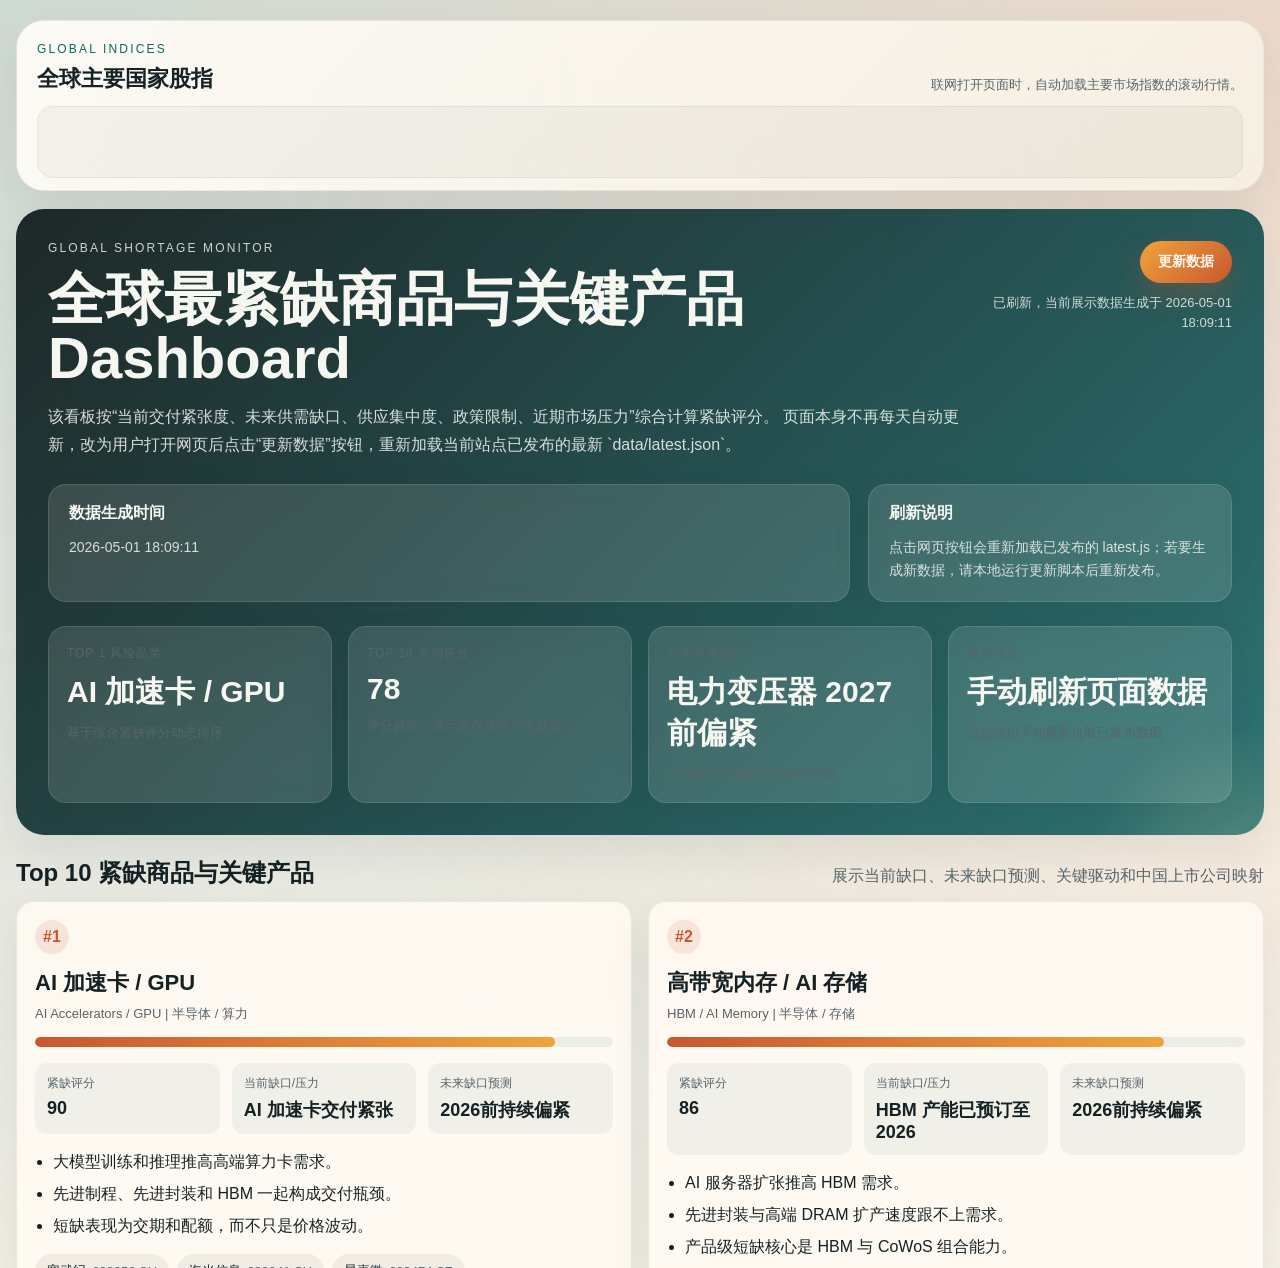
==== commit ac07095f: "Add files via upload" ====
--- a/dashboard.html
+++ b/dashboard.html
@@ -1,161 +1,12 @@
-<!DOCTYPE html>
-<html lang="zh-CN">
-  <head>
-    <meta charset="UTF-8">
-    <meta name="viewport" content="width=device-width, initial-scale=1.0">
-    <title>全球紧缺商品与关键产品 Dashboard</title>
-    <link rel="stylesheet" href="assets/styles.css">
-  </head>
-  <body>
-    <div class="shell">
-      <section class="ticker-strip">
-        <div class="ticker-header">
-          <div>
-            <span class="ticker-label">Global Indices</span>
-            <h2>全球主要国家股指</h2>
-          </div>
-          <p>打开页面时在线获取最新行情，滚动显示主要市场指数。</p>
-        </div>
-        <div class="ticker-widget-shell">
-          <div class="tradingview-widget-container">
-            <div class="tradingview-widget-container__widget"></div>
-            <script type="text/javascript" src="https://s3.tradingview.com/external-embedding/embed-widget-ticker-tape.js" async>
-              {
-                "symbols": [
-                  { "proName": "SP:SPX", "title": "美国 S&P 500" },
-                  { "proName": "DJ:DJI", "title": "美国 Dow Jones" },
-                  { "proName": "NASDAQ:IXIC", "title": "美国 Nasdaq" },
-                  { "proName": "TSX:TSX", "title": "加拿大 TSX" },
-                  { "proName": "TVC:UKX", "title": "英国 FTSE 100" },
-                  { "proName": "XETR:DAX", "title": "德国 DAX" },
-                  { "proName": "TVC:CAC40", "title": "法国 CAC 40" },
-                  { "proName": "OSE:NK2251!", "title": "日本 Nikkei 225" },
-                  { "proName": "TVC:HSI", "title": "中国香港恒生" },
-                  { "proName": "SSE:000001", "title": "中国上证综指" },
-                  { "proName": "SZSE:399001", "title": "中国深证成指" },
-                  { "proName": "INDEX:KSI", "title": "韩国 KOSPI" },
-                  { "proName": "BSE:SENSEX", "title": "印度 Sensex" },
-                  { "proName": "ASX:XJO", "title": "澳大利亚 ASX 200" }
-                ],
-                "showSymbolLogo": false,
-                "isTransparent": true,
-                "displayMode": "adaptive",
-                "colorTheme": "light",
-                "locale": "zh_CN"
-              }
-            </script>
-          </div>
-        </div>
-      </section>
-
-      <section class="hero">
-        <div class="eyebrow">Global Shortage Monitor</div>
-        <h1>全球最紧缺商品与关键产品 Dashboard</h1>
-        <p>
-          该看板按“当前交付紧张度、未来供需缺口、供应集中度、政策限制、近期市场压力”综合计算紧缺评分。
-          监测对象覆盖 AI 加速卡、HBM 内存、电力变压器、航空发动机，以及铜、锂、锑等关键上游材料。
-          页面每天自动检查一次最新公开数据；如果源站当天没有新版本，则展示该来源的最新可得数据。
-        </p>
-
-        <div class="hero-grid">
-          <div class="hero-panel">
-            <h3>更新时间</h3>
-            <p id="run-date">加载中...</p>
-          </div>
-          <div class="hero-panel">
-            <h3>刷新说明</h3>
-            <p id="source-note">加载中...</p>
-          </div>
-        </div>
-
-        <div class="stats">
-          <div class="stat hero-panel">
-            <span class="label">Top 1 风险品类</span>
-            <span class="value" id="top-risk">--</span>
-            <span class="sub">基于综合紧缺评分动态排序</span>
-          </div>
-          <div class="stat hero-panel">
-            <span class="label">Top 10 平均评分</span>
-            <span class="value" id="avg-score">--</span>
-            <span class="sub">评分越高，表示潜在供给冲击越强</span>
-          </div>
-          <div class="stat hero-panel">
-            <span class="label">最大未来缺口</span>
-            <span class="value" id="future-gap">--</span>
-            <span class="sub">优先展示权威机构明确预测值</span>
-          </div>
-          <div class="stat hero-panel">
-            <span class="label">更新模式</span>
-            <span class="value" id="update-mode">--</span>
-            <span class="sub">每日检查 + 最新可得公开数据</span>
-          </div>
-        </div>
-      </section>
-
-      <section class="section">
-        <div class="section-header">
-          <h2>Top 10 紧缺商品与关键产品</h2>
-          <p>同时展示当前缺口、未来缺口预测、关键驱动和中国上市公司映射</p>
-        </div>
-        <div id="ranking-grid" class="ranking-grid"></div>
-      </section>
-
-      <section class="section">
-        <div class="table-card">
-          <div class="section-header">
-            <h2>明细视图</h2>
-            <p>“模型口径”用于区分权威机构直出预测和模型估算</p>
-          </div>
-          <table>
-            <thead>
-              <tr>
-                <th>排名</th>
-                <th>商品</th>
-                <th>当前缺口/压力</th>
-                <th>未来缺口预测</th>
-                <th>模型口径</th>
-                <th>中国上市企业</th>
-              </tr>
-            </thead>
-            <tbody id="detail-table-body"></tbody>
-          </table>
-        </div>
-      </section>
-
-      <section class="section">
-        <div class="method-card">
-          <div class="section-header">
-            <h2>方法论</h2>
-            <p>保证可解释，不把低频来源伪装成日频实时数据</p>
-          </div>
-          <div class="method-grid">
-            <div class="method-block">
-              <h4>1. 数据来源</h4>
-              <p>优先使用 IEA、USGS、World Nuclear Association、SEMI、Micron、SK hynix、Hitachi Energy、RTX 等公开来源。</p>
-            </div>
-            <div class="method-block">
-              <h4>2. 缺口定义</h4>
-              <p>如果来源给出明确交付周期、供需缺口百分比或产能约束，则直接展示；否则用透明模型估算未来缺口压力。</p>
-            </div>
-            <div class="method-block">
-              <h4>3. 每日更新</h4>
-              <p>计划任务每天重跑一次更新脚本。若当天源站无新数据，Dashboard 保留上次结果，并同步更新检查时间。</p>
-            </div>
-          </div>
-        </div>
-      </section>
-
-      <section class="footer-note">
-        <h3>使用提醒</h3>
-        <p>
-          该 Dashboard 适合用于产业研究、产品短缺跟踪、上市公司映射与供应链风险监控。
-          对于 HBM/AI 内存、电力变压器、铜、锂等存在明确供需或交付紧张信号的品类，页面直接显示公开口径；
-          对于部分缺统一全球缺口口径的品类，则显示基于最新公开信号的模型估算值。
-        </p>
-      </section>
-    </div>
-
-    <script id="dashboard-data" type="application/json">{"meta": {"generated_at_local": "2026-05-01 17:41:29", "refresh_note": "每日脚本已执行；若源站无新版本，则保留上次最新可得官方数值。", "mode_label": "每日自动检查 + 最新可得数据"}, "summary": {"top_risk_name": "AI 加速卡 / GPU", "average_score": 78, "max_future_gap": "电力变压器 2027前偏紧"}, "items": [{"key": "gpu_ai", "name_cn": "AI 加速卡 / GPU", "name_en": "AI Accelerators / GPU", "category": "半导体 / 算力", "current_gap_display": "AI 加速卡交付紧张", "future_gap_display": "2026前持续偏紧", "shortage_score": 90, "score_model": "公开产业信号", "key_drivers": ["大模型训练和推理推高高端算力卡需求。", "先进制程、先进封装和 HBM 一起构成交付瓶颈。", "短缺表现为交期和配额，而不只是价格波动。"], "sources": [{"label": "SEMI Manufacturing Outlook", "url": "https://www.semi.org/en/news-media-press-releases/global-semiconductor-manufacturing-industry-sees-investment-growth", "date": "2025"}], "china_listed_companies": [{"name": "寒武纪", "ticker": "688256.SH"}, {"name": "海光信息", "ticker": "688041.SH"}, {"name": "景嘉微", "ticker": "300474.SZ"}]}, {"key": "memory_hbm", "name_cn": "高带宽内存 / AI 存储", "name_en": "HBM / AI Memory", "category": "半导体 / 存储", "current_gap_display": "HBM 产能已预订至 2026", "future_gap_display": "2026前持续偏紧", "shortage_score": 86, "score_model": "公开产业信号", "key_drivers": ["AI 服务器扩张推高 HBM 需求。", "先进封装与高端 DRAM 扩产速度跟不上需求。", "产品级短缺核心是 HBM 与 CoWoS 组合能力。"], "sources": [{"label": "Micron HBM3E Release", "url": "https://investors.micron.com/news-releases/news-release-details/micron-begins-volume-production-industrys-first-hbm3e-memory", "date": "2024"}, {"label": "SK hynix HBM Update", "url": "https://news.skhynix.com/sk-hynix-begins-mass-production-of-worlds-first-hbm4-12-layer-samples/", "date": "2025"}], "china_listed_companies": [{"name": "兆易创新", "ticker": "603986.SH"}, {"name": "北京君正", "ticker": "300223.SZ"}, {"name": "德明利", "ticker": "001309.SZ"}]}, {"key": "antimony", "name_cn": "锑", "name_en": "Antimony", "category": "阻燃 / 军工 / 芯片材料", "current_gap_display": "价格同比 >100%", "future_gap_display": "模型估算 22%", "shortage_score": 82, "score_model": "模型估算", "key_drivers": ["出口管制与贸易摩擦放大可得性风险。", "价格剧烈上行显示现货市场紧张。", "半导体、军工和特种材料需求抬高战略价值。"], "sources": [{"label": "USGS Mineral Commodity Summaries 2026", "url": "https://pubs.usgs.gov/periodicals/mcs2026/mcs2026.pdf", "date": "5 March 2026"}], "china_listed_companies": [{"name": "湖南黄金", "ticker": "002155.SZ"}, {"name": "华钰矿业", "ticker": "601020.SH"}, {"name": "华锡有色", "ticker": "600301.SH"}]}, {"key": "germanium", "name_cn": "锗", "name_en": "Germanium", "category": "红外 / 光纤 / 半导体", "current_gap_display": "价格同比 >100%", "future_gap_display": "模型估算 21%", "shortage_score": 81, "score_model": "模型估算", "key_drivers": ["出口限制显著推升海外采购难度。", "价格大幅上涨反映短期供应弹性不足。", "在红外、光纤和高端电子环节替代性有限。"], "sources": [{"label": "USGS Mineral Commodity Summaries 2026", "url": "https://pubs.usgs.gov/periodicals/mcs2026/mcs2026.pdf", "date": "5 March 2026"}, {"label": "USGS Gallium/Germanium Study", "url": "https://www.usgs.gov/news/national-news-release/usgs-critical-minerals-study-bans-gallium-and-germanium-exports-could", "date": "19 November 2024"}], "china_listed_companies": [{"name": "云南锗业", "ticker": "002428.SZ"}, {"name": "驰宏锌锗", "ticker": "600497.SH"}, {"name": "罗平锌电", "ticker": "002114.SZ"}]}, {"key": "power_transformer", "name_cn": "电力变压器", "name_en": "Power Transformers", "category": "电网设备", "current_gap_display": "交期通常 2-4 年", "future_gap_display": "2027前偏紧", "shortage_score": 79, "score_model": "公开产业信号", "key_drivers": ["全球电网投资、数据中心接入和新能源并网同步推高需求。", "大型变压器制造周期长，产能扩张慢。", "典型产品级短缺，约束主要体现为交付周期。"], "sources": [{"label": "Hitachi Energy Investment", "url": "https://www.hitachienergy.com/us/en/news-and-events/press-releases/2024/06/hitachi-energy-invests-additional-155-million-usd", "date": "2024"}], "china_listed_companies": [{"name": "特变电工", "ticker": "600089.SH"}, {"name": "中国西电", "ticker": "601179.SH"}, {"name": "保变电气", "ticker": "600550.SH"}]}, {"key": "copper", "name_cn": "铜", "name_en": "Copper", "category": "电气化 / 电网", "current_gap_display": "2035隐含缺口 30%", "future_gap_display": "30% by 2035", "shortage_score": 76, "score_model": "官方预测", "key_drivers": ["电网投资和全面电气化持续推高铜需求。", "矿石品位下降、资本开支上升、新项目发现放缓。", "IEA 已给出 2035 年明确供需缺口口径。"], "sources": [{"label": "IEA Critical Minerals Outlook 2025", "url": "https://www.iea.org/reports/global-critical-minerals-outlook-2025/overview-of-outlook-for-key-minerals", "date": "21 May 2025"}], "china_listed_companies": [{"name": "江西铜业", "ticker": "600362.SH"}, {"name": "紫金矿业", "ticker": "601899.SH"}, {"name": "洛阳钼业", "ticker": "603993.SH"}]}, {"key": "gallium", "name_cn": "镓", "name_en": "Gallium", "category": "射频 / 功率半导体", "current_gap_display": "价格同比 >20%", "future_gap_display": "模型估算 18%", "shortage_score": 76, "score_model": "模型估算", "key_drivers": ["USGS 将镓识别为高供应风险材料。", "半导体、电力电子和国防链条对镓依赖度高。", "出口许可制度意味着供应恢复并不等于风险消失。"], "sources": [{"label": "USGS Gallium/Germanium Study", "url": "https://www.usgs.gov/news/national-news-release/usgs-critical-minerals-study-bans-gallium-and-germanium-exports-could", "date": "19 November 2024"}, {"label": "USGS Mineral Commodity Summaries 2026", "url": "https://pubs.usgs.gov/periodicals/mcs2026/mcs2026.pdf", "date": "5 March 2026"}], "china_listed_companies": [{"name": "中国铝业", "ticker": "601600.SH"}, {"name": "云铝股份", "ticker": "000807.SZ"}, {"name": "南山铝业", "ticker": "600219.SH"}]}, {"key": "lithium", "name_cn": "锂", "name_en": "Lithium", "category": "动力电池", "current_gap_display": "近端宽松，远端转缺", "future_gap_display": "40% by 2035", "shortage_score": 75, "score_model": "官方预测", "key_drivers": ["IEA 指出近端市场偏宽松，但 2030 年代可能重新转入短缺。", "新能源车与储能扩张推动需求增速维持高位。", "新项目开发前景优于铜，但仍难完全填平长期缺口。"], "sources": [{"label": "IEA Critical Minerals Outlook 2025", "url": "https://www.iea.org/reports/global-critical-minerals-outlook-2025/executive-summary", "date": "21 May 2025"}], "china_listed_companies": [{"name": "天齐锂业", "ticker": "002466.SZ"}, {"name": "赣锋锂业", "ticker": "002460.SZ"}, {"name": "盛新锂能", "ticker": "002240.SZ"}]}, {"key": "uranium", "name_cn": "铀", "name_en": "Uranium", "category": "核电燃料", "current_gap_display": "矿山供给仅覆盖约90%", "future_gap_display": "2030需求 +28%", "shortage_score": 74, "score_model": "官方趋势 + 模型估算", "key_drivers": ["全球核电复兴推升中长期燃料需求。", "矿山供给未完全覆盖反应堆需求。", "2030 前需求增长明确，扩产周期长。"], "sources": [{"label": "World Nuclear Association", "url": "https://world-nuclear.org/information-library/Nuclear-Fuel-Cycle/Uranium-Resources/Uranium-Markets", "date": "23 August 2024"}], "china_listed_companies": [{"name": "中广核矿业", "ticker": "1164.HK"}, {"name": "中核国际", "ticker": "2302.HK"}, {"name": "中国广核", "ticker": "003816.SZ"}]}, {"key": "graphite", "name_cn": "石墨", "name_en": "Graphite", "category": "负极材料 / 储能", "current_gap_display": "集中度风险高", "future_gap_display": "模型估算 12%", "shortage_score": 64, "score_model": "模型估算", "key_drivers": ["储能和动力电池继续带动需求增长。", "IEA 认为总量有望覆盖，但供应集中度仍是脆弱点。", "一旦出口限制升级，产业链扰动会被放大。"], "sources": [{"label": "IEA Critical Minerals Outlook 2025", "url": "https://www.iea.org/reports/global-critical-minerals-outlook-2025/executive-summary", "date": "21 May 2025"}], "china_listed_companies": [{"name": "中国宝安", "ticker": "000009.SZ"}, {"name": "中科电气", "ticker": "300035.SZ"}, {"name": "翔丰华", "ticker": "300890.SZ"}]}]}</script>
-    <script src="assets/app.js"></script>
-  </body>
-</html>
+<!DOCTYPE html>
+<html lang="zh-CN">
+  <head>
+    <meta charset="UTF-8">
+    <meta http-equiv="refresh" content="0; url=./index.html">
+    <meta name="viewport" content="width=device-width, initial-scale=1.0">
+    <title>Redirecting...</title>
+  </head>
+  <body>
+    <p>Redirecting to <a href="./index.html">index.html</a>...</p>
+  </body>
+</html>
